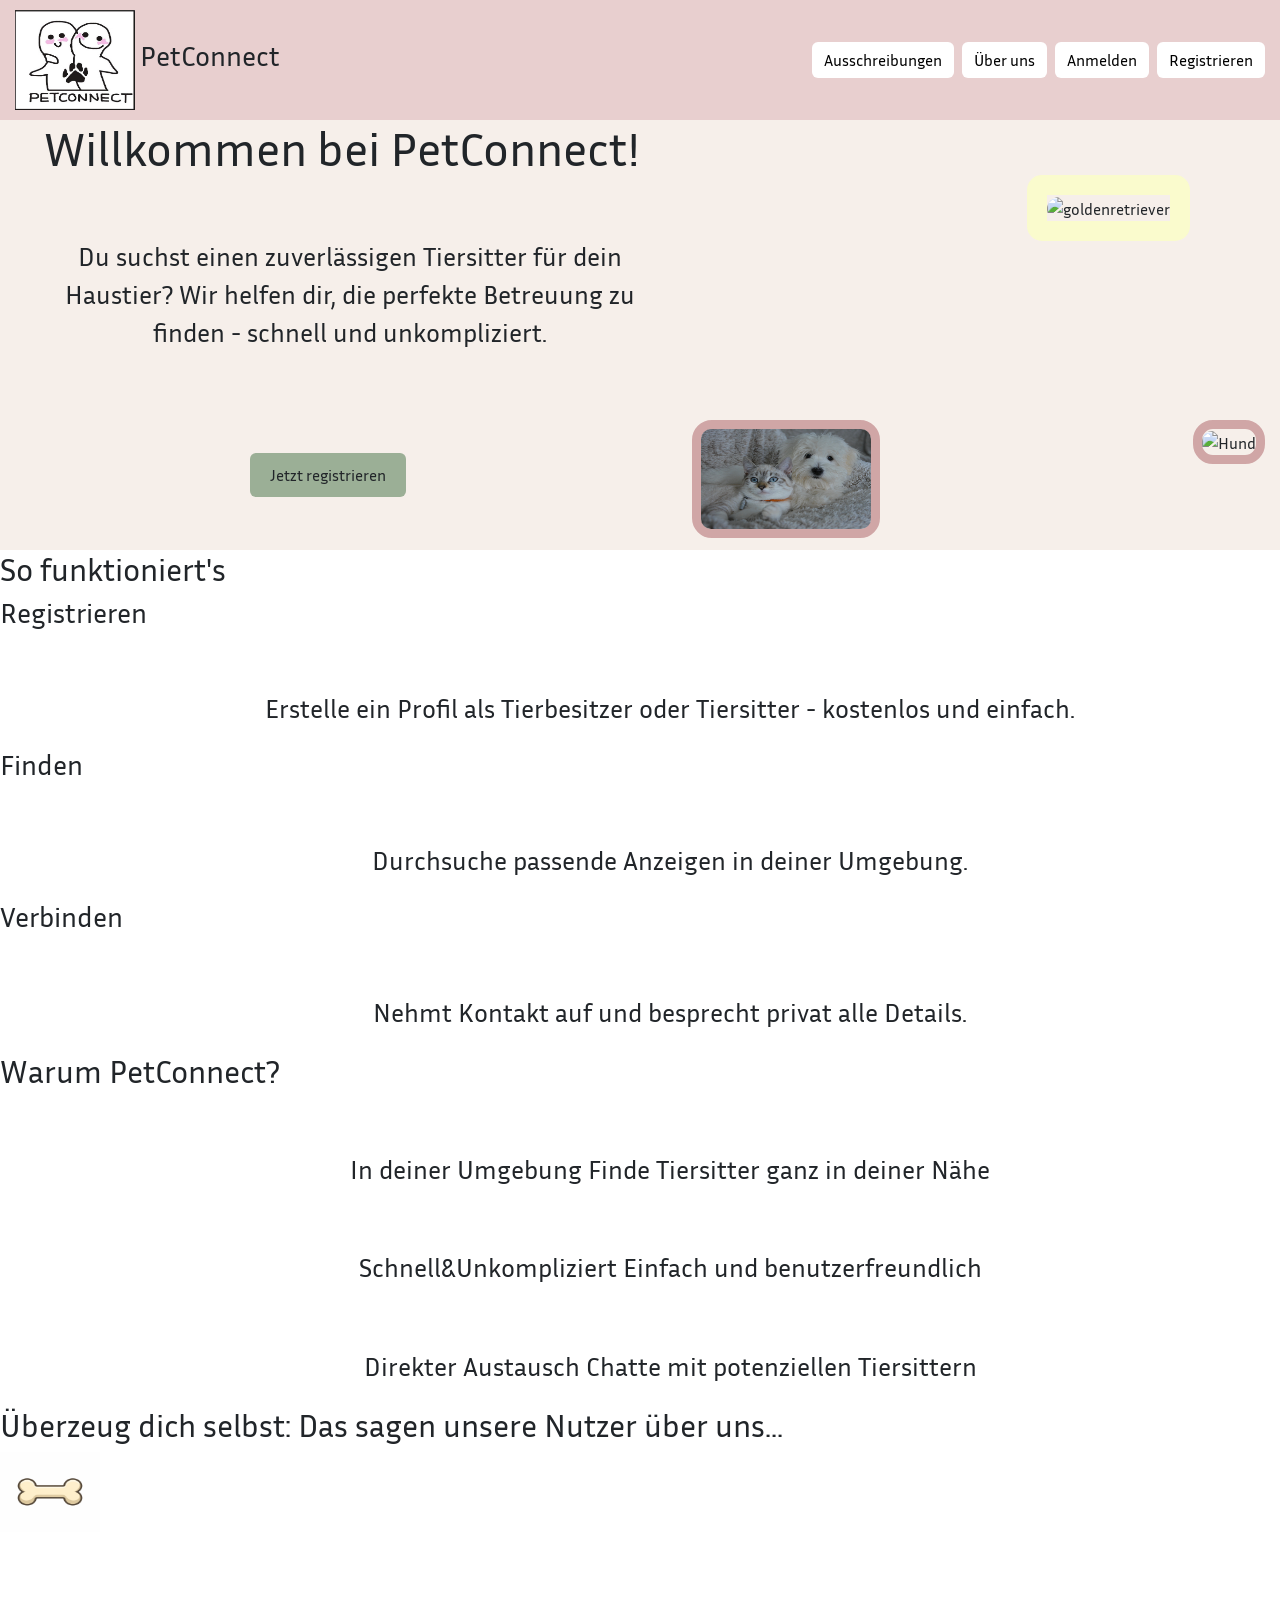
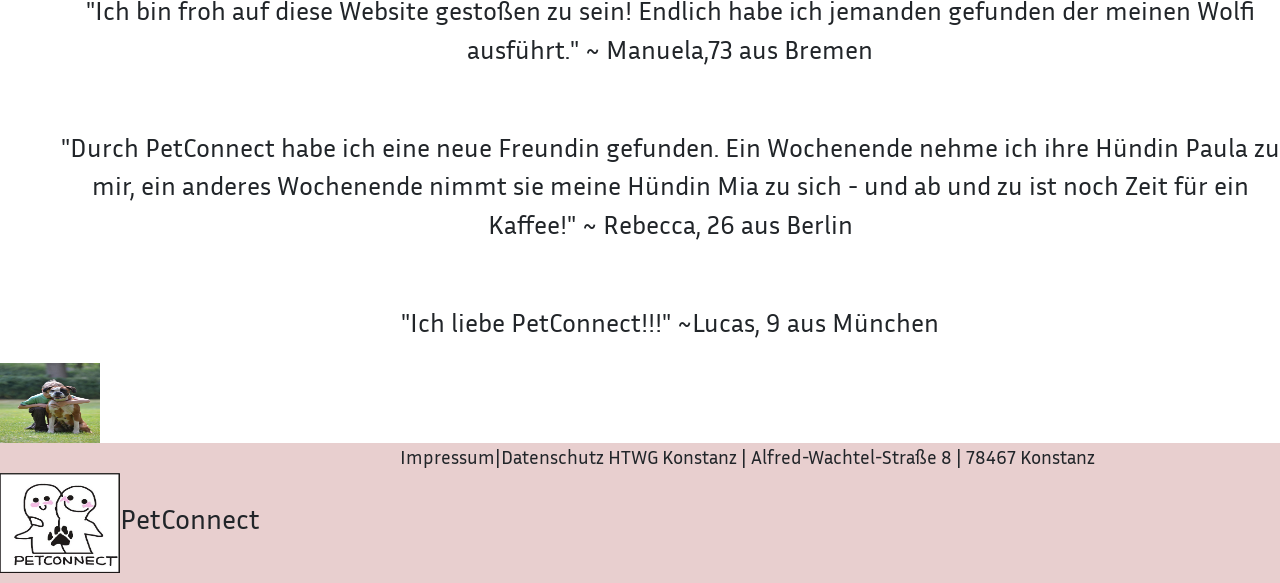
==== public/index.html @ b622537c "images korrektur" ====
<!DOCTYPE html>
<html lang="en">
<head>
    <meta charset="UTF-8">
    <meta name="viewport" content="width=device-width, initial-scale=1.0">
    <title>PetConnect</title>
    <link href="https://cdn.jsdelivr.net/npm/bootstrap@5.3.8/dist/css/bootstrap.min.css" rel="stylesheet" integrity="sha384-sRIl4kxILFvY47J16cr9ZwB07vP4J8+LH7qKQnuqkuIAvNWLzeN8tE5YBujZqJLB" crossorigin="anonymous">
    <link rel="stylesheet" href="PetConnect.css">
    <link href="https://fonts.googleapis.com/css2?family=Inria+Sans:wght@400&display=swap" rel="stylesheet"> 

</head>
<body>
    <header>
        <div class= "header-top">
            <div class="left"> 
            <img src="ImagesPetConnect/logo.jpg" width="120" height="100" alt="PetConnect Logo">
    <h3>PetConnect</h3>
    </div>
    <div class="right">
    <div class="d-grid gap-2 d-md-flex justify-content-md-end">
    <button class="btn my-btn" type="button">Ausschreibungen</button>
    <button class="btn my-btn" type="button">Über uns</button>
     <button class="btn my-btn" type="button">Anmelden</button>
      <button class="btn my-btn" type="button">Registrieren</button>
      </div>
    </div>
    </div>

    <div class="header-bottom">
        <div class="linkeSeite">
    <h1> Willkommen bei PetConnect!</h1>
    <p>Du suchst einen zuverlässigen Tiersitter für dein Haustier? Wir helfen dir, die perfekte Betreuung zu finden - schnell und unkompliziert.</p>
    
    <button class="btn my-btn2" type="button">Jetzt registrieren</button>
    </div>
    <div class="image1">
          <img src="ImagesPetConnect/goldenretriever.jpg"width="380" height="300" alt="goldenretriever" >
          </div>
          <div class="image2left">
        <img src="ImagesPetConnect/hundundkatze.jpg" width="170" height="100" alt="Hund und Katze">
        </div>
        <div class="image3right">
      <img src="ImagesPetConnect/hund-header.jpg" width="120" height="70" alt="Hund">
      </div>
     
    </div>
    </div>
    </header>


    <h2>So funktioniert's</h2> 
    <h3>Registrieren</h3>
    <p>Erstelle ein Profil als Tierbesitzer oder Tiersitter - kostenlos und einfach.</p>
    <h3>Finden</h3>
    <p>Durchsuche passende Anzeigen in deiner Umgebung.</p>
    <h3>Verbinden</h3>
    <p>Nehmt Kontakt auf und besprecht privat alle Details.</p>


    <h2> Warum PetConnect?</h2>
    <p>In deiner Umgebung Finde Tiersitter ganz in deiner Nähe</p>
    <p>Schnell&Unkompliziert Einfach und benutzerfreundlich</p>
    <p>Direkter Austausch Chatte mit potenziellen Tiersittern</p>

    <h2>Überzeug dich selbst: Das sagen unsere Nutzer über uns...</h2>
    <img src="ImagesPetConnect/knochen.png" width="100" height="80" alt="knochen">
    <p> "Ich bin froh auf diese Website gestoßen zu sein! Endlich habe ich jemanden gefunden der meinen Wolfi ausführt." ~ Manuela,73 aus Bremen</p>
    <p>"Durch PetConnect habe ich eine neue Freundin gefunden. Ein Wochenende nehme ich ihre Hündin Paula zu mir, ein anderes Wochenende nimmt sie meine Hündin Mia zu sich - und ab und zu ist noch Zeit für ein Kaffee!" ~ Rebecca, 26 aus Berlin</p>
    <p>"Ich liebe PetConnect!!!" ~Lucas, 9 aus München</p>
    <img src="ImagesPetConnect/jungemithund.jpg" width="100" height="80" alt="jungemithund">

    <footer>
        <div class="footerlogo">
         <img src="ImagesPetConnect/logo.jpg" width="120" height="100" alt="PetConnect Logo">
           <h3>PetConnect</h3>
           </div>
           <div class="Menüunten">
           <p1> Impressum|Datenschutz HTWG Konstanz | Alfred-Wachtel-Straße 8 | 78467 Konstanz</p1>
           </div>
    </footer>

</body>
</html>
---- public/PetConnect.css ----
/* BODY ALLGEMEIN */
body{
    font-family: 'Inria Sans', sans-serif;
}

/* TOP HEADER */ 

    .header-top{
       display:flex;
       gap: 15px;
       justify-content: space-between;
       align-items:center;
       background-color: #E8CFCF;
       padding: 10px 15px;
    }

       .left{
        display: flex;
        align-items: center;
        justify-content: flex-start;
        gap: 5px;
       }

       .right{
         display: flex;
        align-items: center;
        justify-content: flex-end;
        gap: 15px;

       }
       
    button.btn.my-btn{       /* funktioniert nicht, bekommt keine umrandung */
        background-color:white;
        color:black;
        border: 3px #D0A6A6;
    }
   
    /*BOTTOM HEADER*/

    .header-bottom{
        background-color: #F6EFEA;
        position: relative;
        min-height: 430px;
    
    }

    .linkeSeite{
        max-width: 50%;
    
    }

    h1 {
        font-size: 3rem;
        margin-bottom: 10px;  /*abstand zum element unten dran*/
        text-align:right;
        
        
    }

    p {
         font-size: 1.6rem;
         margin-bottom: 20px;
         margin-top: 60px;
         text-align: center;  /*horizontale ausrichtung innerhalb des Textbereichs*/
         margin-left:60px;

    }


    button.btn.my-btn2{
        padding: 10px 20px;
        background-color:#9BAF96; 
        border: none;
        cursor: pointer;
        margin-top: 80px;  /*nach unten verschieben*/
        margin-left: 250px;  /*nach rechts verschieben*/

    }


    .image1 img{
        border-radius:15px ;    /*ecken abrunden vom bild*/
    }

    .image1{
        
        position:absolute;  /*orientiert sich von der postion her am header
        z-index: 3;              /*tiefe des bildes-> ganz unten von allen drei*/
        border: 20px solid #FAFBCD;
        border-radius: 15px;  /*ecken abrunden*/
        top: 55px;   /*wie weit entfernt vom kopf der seite*/
        right: 90px;    /*wie weit entfernt von rechtem rand*/
        
}

    .image2left img{
        border-radius: 10px;
    }

    .image2left{
         position:absolute;
        z-index: 3;              
        border: 9px solid #D0A6A6;
        border-radius: 20px; 
        top: 300px;   
        right: 400px;  
    }
     .image3right img{
        border-radius: 10px;
     }

     .image3right{
          position:absolute;
        z-index: 3;              
        border: 9px solid #D0A6A6;
        border-radius: 20px; 
        top: 300px;   
        right: 15px;  

     }

     /*FOOTER*/

     footer{
        background-color: #E8CFCF;
         min-height: 140px;

     }
    
     .footerlogo{
        position: absolute;
      margin-top: 30px;
         display: flex;
        align-items: center;
       
     }

     p1{
       font-size: larger;
     }

     .Menüunten{     /*hab das p1 nicht nach unten verschoben bekommen*/
        margin-left: 400px;  
        
     }


     /*MITTELPART*/
     /* die ganzen p muss man wahrscheinlich p2,p3 usw nennen sonst ändern sich alle mit wenn man eines ändert (glaub ich)*/
     /*header teil sollte so passen, sieht aus wie im hifi --> außer das willkommen bei petcoonnect -> muss vllt weiter runter*/
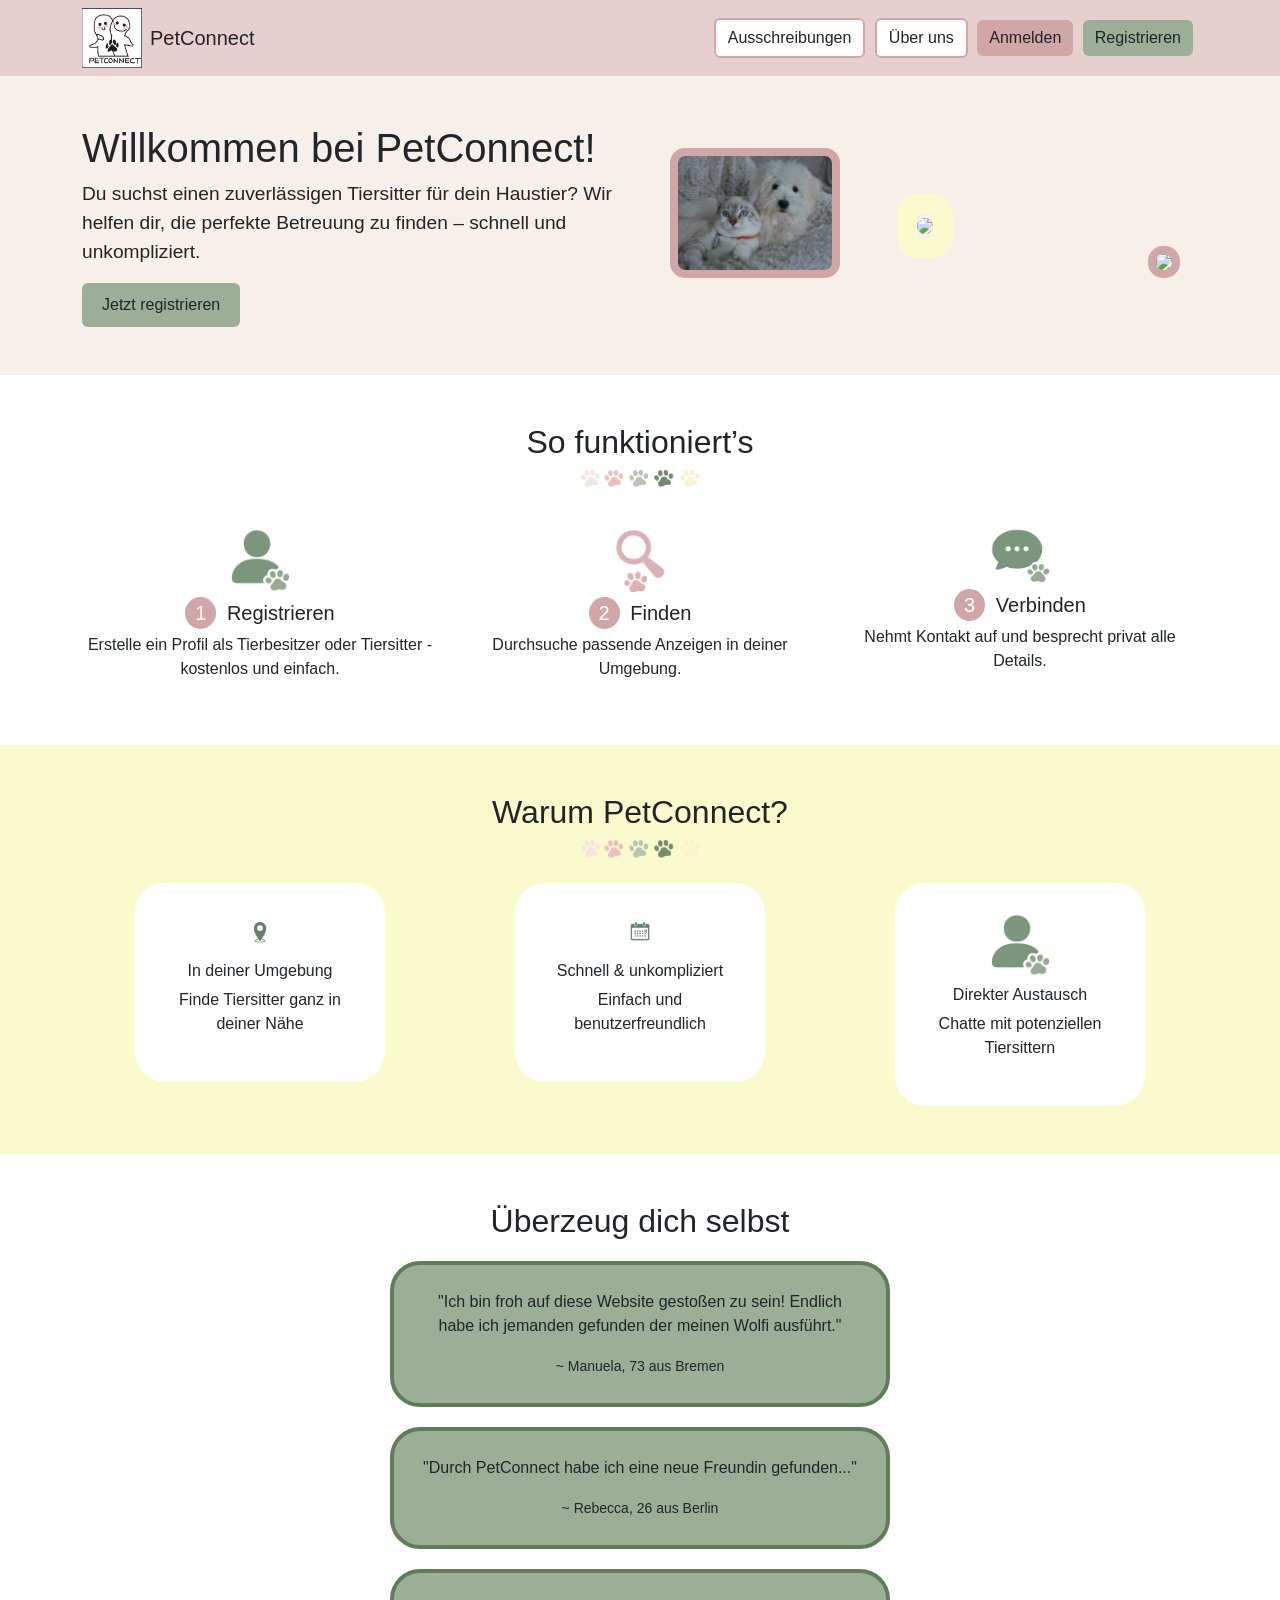
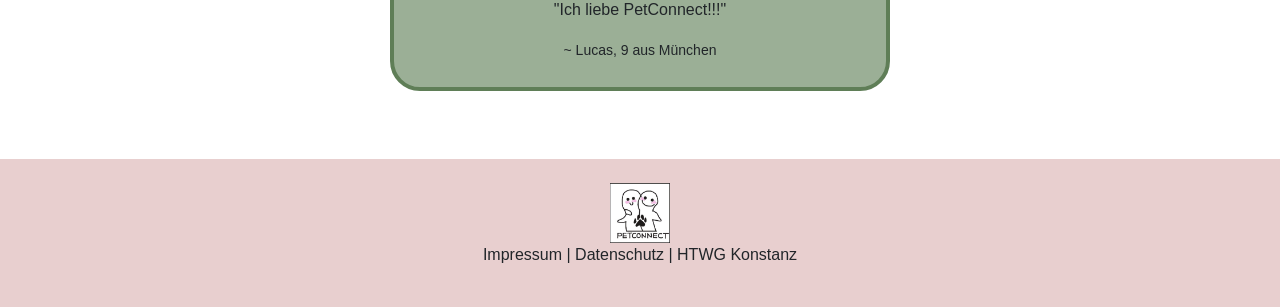
==== commit b18adc36: "Bootstrap Grid" ====
--- a/public/index.html
+++ b/public/index.html
@@ -1,83 +1,174 @@
 <!DOCTYPE html>
-<html lang="en">
+<html lang="de">
 <head>
     <meta charset="UTF-8">
     <meta name="viewport" content="width=device-width, initial-scale=1.0">
     <title>PetConnect</title>
-    <link href="https://cdn.jsdelivr.net/npm/bootstrap@5.3.8/dist/css/bootstrap.min.css" rel="stylesheet" integrity="sha384-sRIl4kxILFvY47J16cr9ZwB07vP4J8+LH7qKQnuqkuIAvNWLzeN8tE5YBujZqJLB" crossorigin="anonymous">
+
+    <link href="https://cdn.jsdelivr.net/npm/bootstrap@5.3.8/dist/css/bootstrap.min.css" rel="stylesheet">
     <link rel="stylesheet" href="PetConnect.css">
-    <link href="https://fonts.googleapis.com/css2?family=Inria+Sans:wght@400&display=swap" rel="stylesheet"> 
+</head>
 
-</head>
 <body>
-    <header>
-        <div class= "header-top">
-            <div class="left"> 
-            <img src="ImagesPetConnect/logo.jpg" width="120" height="100" alt="PetConnect Logo">
-    <h3>PetConnect</h3>
+
+<header class="header-top py-2">        <!--padding oben + unten (p = padding, y = vertical -->
+    <div class="container d-flex justify-content-between align-items-center">
+     <!--   container	            begrenzt Breite (zentriert Inhalt)
+            d-flex	                macht Flexbox
+            justify-content-between	verteilt links/rechts
+            align-items-center	    vertikal zentriert -->
+        <div class="d-flex align-items-center gap-2">       <!-- gap-2  Abstand zwischen Logo & Text-->
+            <img src="ImagesPetConnect/logo.jpg" width="60">
+            <h5 class="m-0">PetConnect</h5>     <!--m-0 :entfernt Margin (Abstand)-->
+        </div>
+
+        <div> <!--btn: Bootstrap Button Basis-->
+            <button class="btn btn1">Ausschreibungen</button>
+            <button class="btn btn1">Über uns</button>
+            <button class="btn my-btn-anmelden">Anmelden</button>
+            <button class="btn my-btn-registrieren">Registrieren</button>
+        </div>
+
     </div>
-    <div class="right">
-    <div class="d-grid gap-2 d-md-flex justify-content-md-end">
-    <button class="btn my-btn" type="button">Ausschreibungen</button>
-    <button class="btn my-btn" type="button">Über uns</button>
-     <button class="btn my-btn" type="button">Anmelden</button>
-      <button class="btn my-btn" type="button">Registrieren</button>
+</header>
+
+
+<section class="top py-5"> <!--py-5 = Bootstrap (viel Abstand oben/unten)-->
+  <div class="container">
+    <div class="row align-items-center"> <!--row → Zeile align-items-center → vertikal mittig-->
+
+      <!-- TEXT -->
+      <div class="col-lg-6 text-center text-lg-start"> 
+        <!--col-lg-6        auf Desktop: 50% Breite auf Mobile: 100%
+        text-center         Mobile
+        text-lg-start       Desktop links-->
+        <h1>Willkommen bei PetConnect!</h1>
+        <p>
+          Du suchst einen zuverlässigen Tiersitter für dein Haustier?
+          Wir helfen dir, die perfekte Betreuung zu finden –
+          schnell und unkompliziert.
+        </p>
+        <button class="btn btn2">Jetzt registrieren</button>
       </div>
+
+      
+      <div class="col-lg-6 position-relative text-center mt-4 mt-lg-0">
+
+        <div class="image-main">
+          <img src="ImagesPetConnect/goldenretriever.jpg" class="img-fluid"> <!--passt sich Bildschirm an wird nicht zu groß-->
+        </div>
+
+        <div class="image-small-left">
+          <img src="ImagesPetConnect/hundundkatze.jpg">
+        </div>
+
+        <div class="image-small-right">
+          <img src="ImagesPetConnect/hund-header.jpg">
+        </div>
+
+      </div>
+
     </div>
+  </div>
+</section>
+
+
+<section class="funktion py-5 text-center">
+  <div class="container">
+
+    <h2>So funktioniert’s</h2>
+    <img src="ImagesPetConnect/Colorful_paws.png" class="mb-3" width="120">
+
+    <div class="row mt-4">
+
+      <div class="col-md-4"> <!-- 4 von 12 Spalten-->
+        <img src="ImagesPetConnect/User_Icon_Green.png" class="icon mb-2">
+        <h5><span class="number">1</span> Registrieren</h5>
+        <p>Erstelle ein Profil als Tierbesitzer oder Tiersitter - kostenlos und einfach.</p>
+      </div>
+
+      <div class="col-md-4">
+        <img src="ImagesPetConnect/Lupe_Icon_Rosa.png" class="icon mb-2">
+        <h5><span class="number">2</span> Finden</h5>
+        <p>Durchsuche passende Anzeigen in deiner Umgebung.</p>
+      </div>
+
+      <div class="col-md-4">
+        <img src="ImagesPetConnect/Speechbubble_Icon_green.png" class="icon mb-2">
+        <h5><span class="number">3</span> Verbinden</h5>
+        <p>Nehmt Kontakt auf und besprecht privat alle Details.</p>
+      </div>
+
+    </div>
+  </div>
+</section>
+
+
+<section class="warum py-5 text-center">
+  <div class="container">
+
+    <h2>Warum PetConnect?</h2>
+    <img src="ImagesPetConnect/Colorful_paws.png" class="mb-4" width="120">
+
+    <div class="row">
+
+      <div class="col-md-4">
+        <div class="card-box">
+          <img src="ImagesPetConnect/Green_location_pin_icon.png" class="icon mb-2">
+          <h6>In deiner Umgebung</h6>
+          <p>Finde Tiersitter ganz in deiner Nähe</p>
+        </div>
+      </div>
+
+      <div class="col-md-4">
+        <div class="card-box">
+          <img src="ImagesPetConnect/calendar_icon.png" class="icon mb-2">
+          <h6>Schnell & unkompliziert</h6>
+          <p>Einfach und benutzerfreundlich</p>
+        </div>
+      </div>
+
+      <div class="col-md-4">
+        <div class="card-box">
+          <img src="ImagesPetConnect/User_Icon_Green.png" class="icon mb-2">
+          <h6>Direkter Austausch</h6>
+          <p>Chatte mit potenziellen Tiersittern</p>
+        </div>
+      </div>
+
+    </div>
+  </div>
+</section>
+
+
+<section class="bewertungen py-5 text-center">
+  <div class="container">
+
+    <h2>Überzeug dich selbst</h2>
+
+    <div class="review">
+      <p>"Ich bin froh auf diese Website gestoßen zu sein! Endlich habe ich jemanden gefunden der meinen Wolfi ausführt."</p>
+      <small>~ Manuela, 73 aus Bremen</small>
     </div>
 
-    <div class="header-bottom">
-        <div class="linkeSeite">
-    <h1> Willkommen bei PetConnect!</h1>
-    <p>Du suchst einen zuverlässigen Tiersitter für dein Haustier? Wir helfen dir, die perfekte Betreuung zu finden - schnell und unkompliziert.</p>
-    
-    <button class="btn my-btn2" type="button">Jetzt registrieren</button>
+    <div class="review">
+      <p>"Durch PetConnect habe ich eine neue Freundin gefunden..."</p>
+      <small>~ Rebecca, 26 aus Berlin</small>
     </div>
-    <div class="image1">
-          <img src="ImagesPetConnect/goldenretriever.jpg"width="380" height="300" alt="goldenretriever" >
-          </div>
-          <div class="image2left">
-        <img src="ImagesPetConnect/hundundkatze.jpg" width="170" height="100" alt="Hund und Katze">
-        </div>
-        <div class="image3right">
-      <img src="ImagesPetConnect/hund-header.jpg" width="120" height="70" alt="Hund">
-      </div>
-     
+
+    <div class="review">
+      <p>"Ich liebe PetConnect!!!"</p>
+      <small>~ Lucas, 9 aus München</small>
     </div>
-    </div>
-    </header>
+
+  </div>
+</section>
 
 
-    <h2>So funktioniert's</h2> 
-    <h3>Registrieren</h3>
-    <p>Erstelle ein Profil als Tierbesitzer oder Tiersitter - kostenlos und einfach.</p>
-    <h3>Finden</h3>
-    <p>Durchsuche passende Anzeigen in deiner Umgebung.</p>
-    <h3>Verbinden</h3>
-    <p>Nehmt Kontakt auf und besprecht privat alle Details.</p>
-
-
-    <h2> Warum PetConnect?</h2>
-    <p>In deiner Umgebung Finde Tiersitter ganz in deiner Nähe</p>
-    <p>Schnell&Unkompliziert Einfach und benutzerfreundlich</p>
-    <p>Direkter Austausch Chatte mit potenziellen Tiersittern</p>
-
-    <h2>Überzeug dich selbst: Das sagen unsere Nutzer über uns...</h2>
-    <img src="ImagesPetConnect/knochen.png" width="100" height="80" alt="knochen">
-    <p> "Ich bin froh auf diese Website gestoßen zu sein! Endlich habe ich jemanden gefunden der meinen Wolfi ausführt." ~ Manuela,73 aus Bremen</p>
-    <p>"Durch PetConnect habe ich eine neue Freundin gefunden. Ein Wochenende nehme ich ihre Hündin Paula zu mir, ein anderes Wochenende nimmt sie meine Hündin Mia zu sich - und ab und zu ist noch Zeit für ein Kaffee!" ~ Rebecca, 26 aus Berlin</p>
-    <p>"Ich liebe PetConnect!!!" ~Lucas, 9 aus München</p>
-    <img src="ImagesPetConnect/jungemithund.jpg" width="100" height="80" alt="jungemithund">
-
-    <footer>
-        <div class="footerlogo">
-         <img src="ImagesPetConnect/logo.jpg" width="120" height="100" alt="PetConnect Logo">
-           <h3>PetConnect</h3>
-           </div>
-           <div class="Menüunten">
-           <p1> Impressum|Datenschutz HTWG Konstanz | Alfred-Wachtel-Straße 8 | 78467 Konstanz</p1>
-           </div>
-    </footer>
+<footer class="footer py-4 text-center">
+    <img src="ImagesPetConnect/logo.jpg" width="60">
+    <p>Impressum | Datenschutz | HTWG Konstanz</p>
+</footer>
 
 </body>
-</html>
+</html>
--- a/public/PetConnect.css
+++ b/public/PetConnect.css
@@ -1,154 +1,158 @@
 /* BODY ALLGEMEIN */
-body{
+body {
     font-family: 'Inria Sans', sans-serif;
 }
 
-/* TOP HEADER */ 
+/* TOP HEADER */
 
-    .header-top{
-       display:flex;
-       gap: 15px;
-       justify-content: space-between;
-       align-items:center;
-       background-color: #E8CFCF;
-       padding: 10px 15px;
+.header-top {
+    background-color: #E8CFCF;
+}
+
+.btn1 {
+    border: 2px solid #D0A6A6;
+    background-color: white;
+    margin-right: 5px;
+}
+
+.my-btn-anmelden {
+    border: none;
+    background-color: #D0A6A6;
+    margin-right: 5px;
+}
+
+.my-btn-registrieren {
+    border: none;
+    background-color: #9BAF96;
+    margin-right: 5px;
+}
+
+
+.top {
+    background-color: #F6EFEA;
+}
+
+h1 {
+    font-size: 2.5rem;
+}
+
+.top p {
+    font-size: 1.2rem;
+}
+
+/* BUTTON */
+.btn2 {
+    background-color: #9BAF96;
+    border: none;
+    padding: 10px 20px;
+}
+
+/* BILDER */
+.image-main { /*Rahmen um Hauptbild*/
+    border: 20px solid #FAFBCD;
+    border-radius: 20px;
+    display: inline-block;
+}
+
+.image-main img { /*Hauptbild*/
+    border-radius: 15px;
+    width: 100%;
+    max-width: 380px;
+}
+
+.image-small-left,  /*Bild wird frei positioniert ignoriert normalen Layoutfluss/* 
+                    /*funktioniert nur, weil übergeordnetes Element position-relative hat*/
+.image-small-right {
+    position: absolute;
+}
+
+.image-small-left img,  /*kleines Bild links und rechts*/
+.image-small-right img {
+    border-radius: 15px;
+    border: 8px solid #D0A6A6;
+}
+
+/* DESKTOP ab 992px Breite*/
+@media (min-width: 992px) {
+    .image-small-left {
+        bottom: -20px;
+        left: 30px;
     }
 
-       .left{
-        display: flex;
-        align-items: center;
-        justify-content: flex-start;
-        gap: 5px;
-       }
-
-       .right{
-         display: flex;
-        align-items: center;
-        justify-content: flex-end;
-        gap: 15px;
-
-       }
-       
-    button.btn.my-btn{       /* funktioniert nicht, bekommt keine umrandung */
-        background-color:white;
-        color:black;
-        border: 3px #D0A6A6;
-    }
-   
-    /*BOTTOM HEADER*/
-
-    .header-bottom{
-        background-color: #F6EFEA;
-        position: relative;
-        min-height: 430px;
-    
+    .image-small-right {
+        bottom: -20px;
+        right: 30px;
     }
 
-    .linkeSeite{
-        max-width: 50%;
-    
+    .image-small-left img {
+        width: 170px;
     }
 
-    h1 {
-        font-size: 3rem;
-        margin-bottom: 10px;  /*abstand zum element unten dran*/
-        text-align:right;
-        
-        
+    .image-small-right img {
+        width: 120px;
+    }
+}
+
+/* MOBILE kleiner als 992px */
+@media (max-width: 991px) {
+    .image-small-left,
+    .image-small-right {
+        position: static;
+        display: inline-block;
+        margin: 10px;
     }
 
-    p {
-         font-size: 1.6rem;
-         margin-bottom: 20px;
-         margin-top: 60px;
-         text-align: center;  /*horizontale ausrichtung innerhalb des Textbereichs*/
-         margin-left:60px;
-
+    .image-small-left img,
+    .image-small-right img {
+        width: 120px;
     }
-
-
-    button.btn.my-btn2{
-        padding: 10px 20px;
-        background-color:#9BAF96; 
-        border: none;
-        cursor: pointer;
-        margin-top: 80px;  /*nach unten verschieben*/
-        margin-left: 250px;  /*nach rechts verschieben*/
-
-    }
-
-
-    .image1 img{
-        border-radius:15px ;    /*ecken abrunden vom bild*/
-    }
-
-    .image1{
-        
-        position:absolute;  /*orientiert sich von der postion her am header
-        z-index: 3;              /*tiefe des bildes-> ganz unten von allen drei*/
-        border: 20px solid #FAFBCD;
-        border-radius: 15px;  /*ecken abrunden*/
-        top: 55px;   /*wie weit entfernt vom kopf der seite*/
-        right: 90px;    /*wie weit entfernt von rechtem rand*/
-        
 }
 
-    .image2left img{
-        border-radius: 10px;
-    }
+/* FUNKTION */
+.funktion {
+    background-color: white;
+}
 
-    .image2left{
-         position:absolute;
-        z-index: 3;              
-        border: 9px solid #D0A6A6;
-        border-radius: 20px; 
-        top: 300px;   
-        right: 400px;  
-    }
-     .image3right img{
-        border-radius: 10px;
-     }
+.icon {
+    width: 60px;
+}
 
-     .image3right{
-          position:absolute;
-        z-index: 3;              
-        border: 9px solid #D0A6A6;
-        border-radius: 20px; 
-        top: 300px;   
-        right: 15px;  
+.number {
+    background-color: #D0A6A6;
+    color: white;
+    border-radius: 50%;
+    padding: 5px 10px;
+    margin-right: 5px;
+}
 
-     }
+/* WARUM */
+.warum {
+    background-color: #FAFBCD;
+}
 
-     /*FOOTER*/
+.card-box {
+    background: white;
+    padding: 30px;
+    border-radius: 30px;
+    max-width: 250px;
+    margin: auto;
+}
 
-     footer{
-        background-color: #E8CFCF;
-         min-height: 140px;
+/* BEWERTUNGEN */
+.bewertungen {
+    background-color: white;
+}
 
-     }
-    
-     .footerlogo{
-        position: absolute;
-      margin-top: 30px;
-         display: flex;
-        align-items: center;
-       
-     }
+.review {
+    background: #9BAF96;
+    padding: 25px;
+    border-radius: 30px;
+    margin: 20px auto;
+    max-width: 500px;
+    border: 4px solid #5F7E57;
+}
 
-     p1{
-       font-size: larger;
-     }
-
-     .Menüunten{     /*hab das p1 nicht nach unten verschoben bekommen*/
-        margin-left: 400px;  
-        
-     }
-
-
-     /*MITTELPART*/
-     /* die ganzen p muss man wahrscheinlich p2,p3 usw nennen sonst ändern sich alle mit wenn man eines ändert (glaub ich)*/
-     /*header teil sollte so passen, sieht aus wie im hifi --> außer das willkommen bei petcoonnect -> muss vllt weiter runter*/
-
-    
-
-
+/* FOOTER */
+.footer {
+    background-color: #E8CFCF;
+}
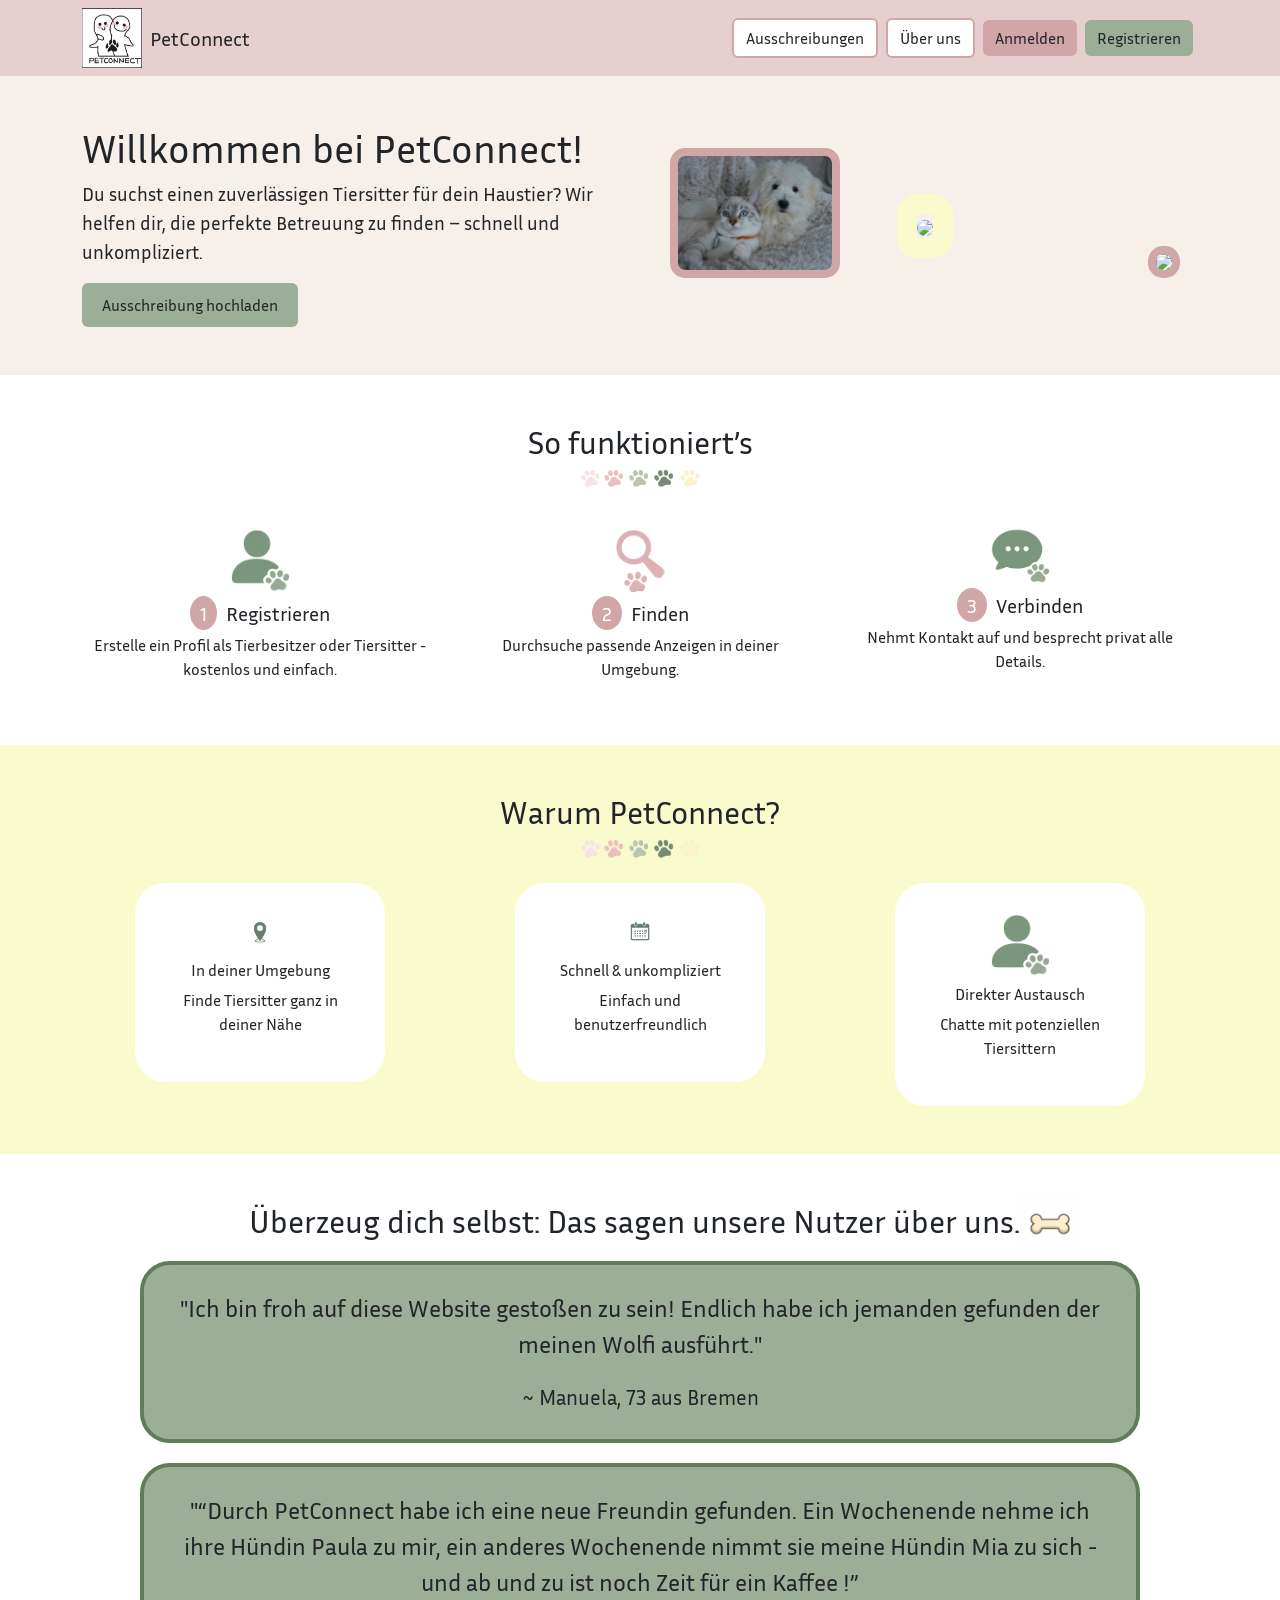
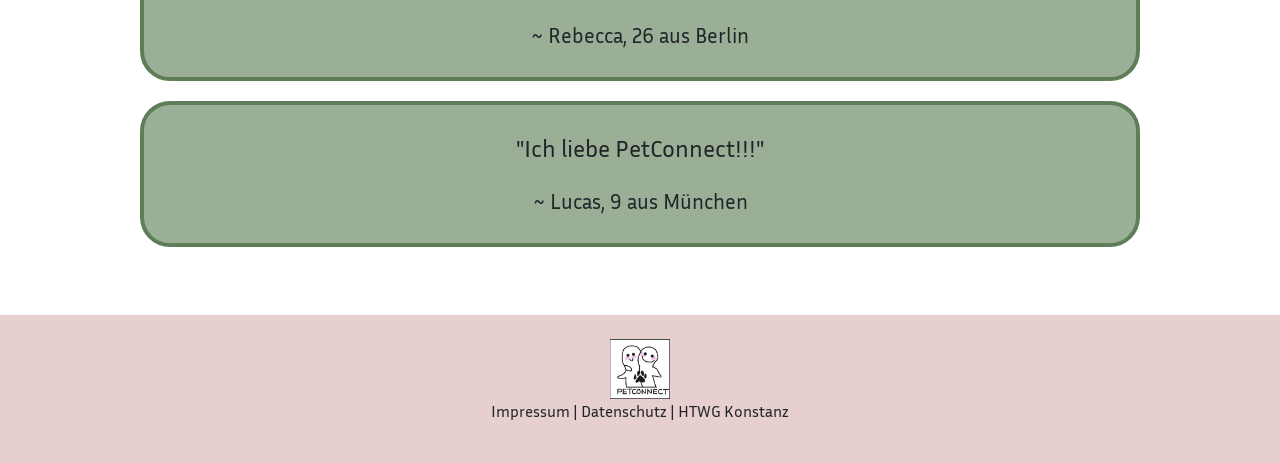
==== commit c0ed51ab: "ergänzt" ====
--- a/public/index.html
+++ b/public/index.html
@@ -7,6 +7,7 @@
 
     <link href="https://cdn.jsdelivr.net/npm/bootstrap@5.3.8/dist/css/bootstrap.min.css" rel="stylesheet">
     <link rel="stylesheet" href="PetConnect.css">
+   <link href="https://fonts.googleapis.com/css2?family=Inria+Sans&display=swap" rel="stylesheet">
 </head>
 
 <body>
@@ -48,7 +49,7 @@
           Wir helfen dir, die perfekte Betreuung zu finden –
           schnell und unkompliziert.
         </p>
-        <button class="btn btn2">Jetzt registrieren</button>
+        <button class="btn btn2">Ausschreibung hochladen</button>
       </div>
 
       
@@ -130,7 +131,7 @@
 
       <div class="col-md-4">
         <div class="card-box">
-          <img src="ImagesPetConnect/User_Icon_Green.png" class="icon mb-2">
+          <img src="ImagesPetConnect/User_Icon_Green.png" class="icon mb-2" width="10">
           <h6>Direkter Austausch</h6>
           <p>Chatte mit potenziellen Tiersittern</p>
         </div>
@@ -144,7 +145,10 @@
 <section class="bewertungen py-5 text-center">
   <div class="container">
 
-    <h2>Überzeug dich selbst</h2>
+    <h2>Überzeug dich selbst: Das sagen unsere Nutzer über uns...</h2>
+    <div class="knochenbild">
+    <img src="ImagesPetConnect/knochen.png" alt="Hundeknochen" width="60">
+    </div>
 
     <div class="review">
       <p>"Ich bin froh auf diese Website gestoßen zu sein! Endlich habe ich jemanden gefunden der meinen Wolfi ausführt."</p>
@@ -152,7 +156,9 @@
     </div>
 
     <div class="review">
-      <p>"Durch PetConnect habe ich eine neue Freundin gefunden..."</p>
+      <p>"“Durch PetConnect habe ich eine neue Freundin gefunden. 
+        Ein Wochenende nehme ich ihre Hündin Paula zu mir, ein anderes Wochenende nimmt sie meine Hündin Mia zu sich 
+        - und ab und zu ist noch Zeit für ein Kaffee !”</p>
       <small>~ Rebecca, 26 aus Berlin</small>
     </div>
 
--- a/public/PetConnect.css
+++ b/public/PetConnect.css
@@ -144,13 +144,41 @@
 }
 
 .review {
+    font-size:x-large;
     background: #9BAF96;
     padding: 25px;
     border-radius: 30px;
     margin: 20px auto;
-    max-width: 500px;
+    max-width: 1000px;
     border: 4px solid #5F7E57;
 }
+
+.knochenbild {
+    width: 20px;
+    position:absolute;
+    right:0;
+    left: 1040px;;
+    height: auto; 
+    margin-top: -55px;
+    display: flex; 
+    justify-content: center;
+    
+}
+
+/* MOBILE kleiner als 992px */
+@media (max-width: 991px) { /* Auf mobilen Geräten */
+.knochenbild {
+        margin-top: 10px;
+        margin-bottom: 10px; /* Etwas Abstand unter dem Bild */
+        display: block;
+        width: 60px; /* Optional: Bildgröße anpassen */
+        margin-left: auto;
+        margin-right: auto;
+        position: static;
+        display: inline-block;
+    }
+}
+
 
 /* FOOTER */
 .footer {
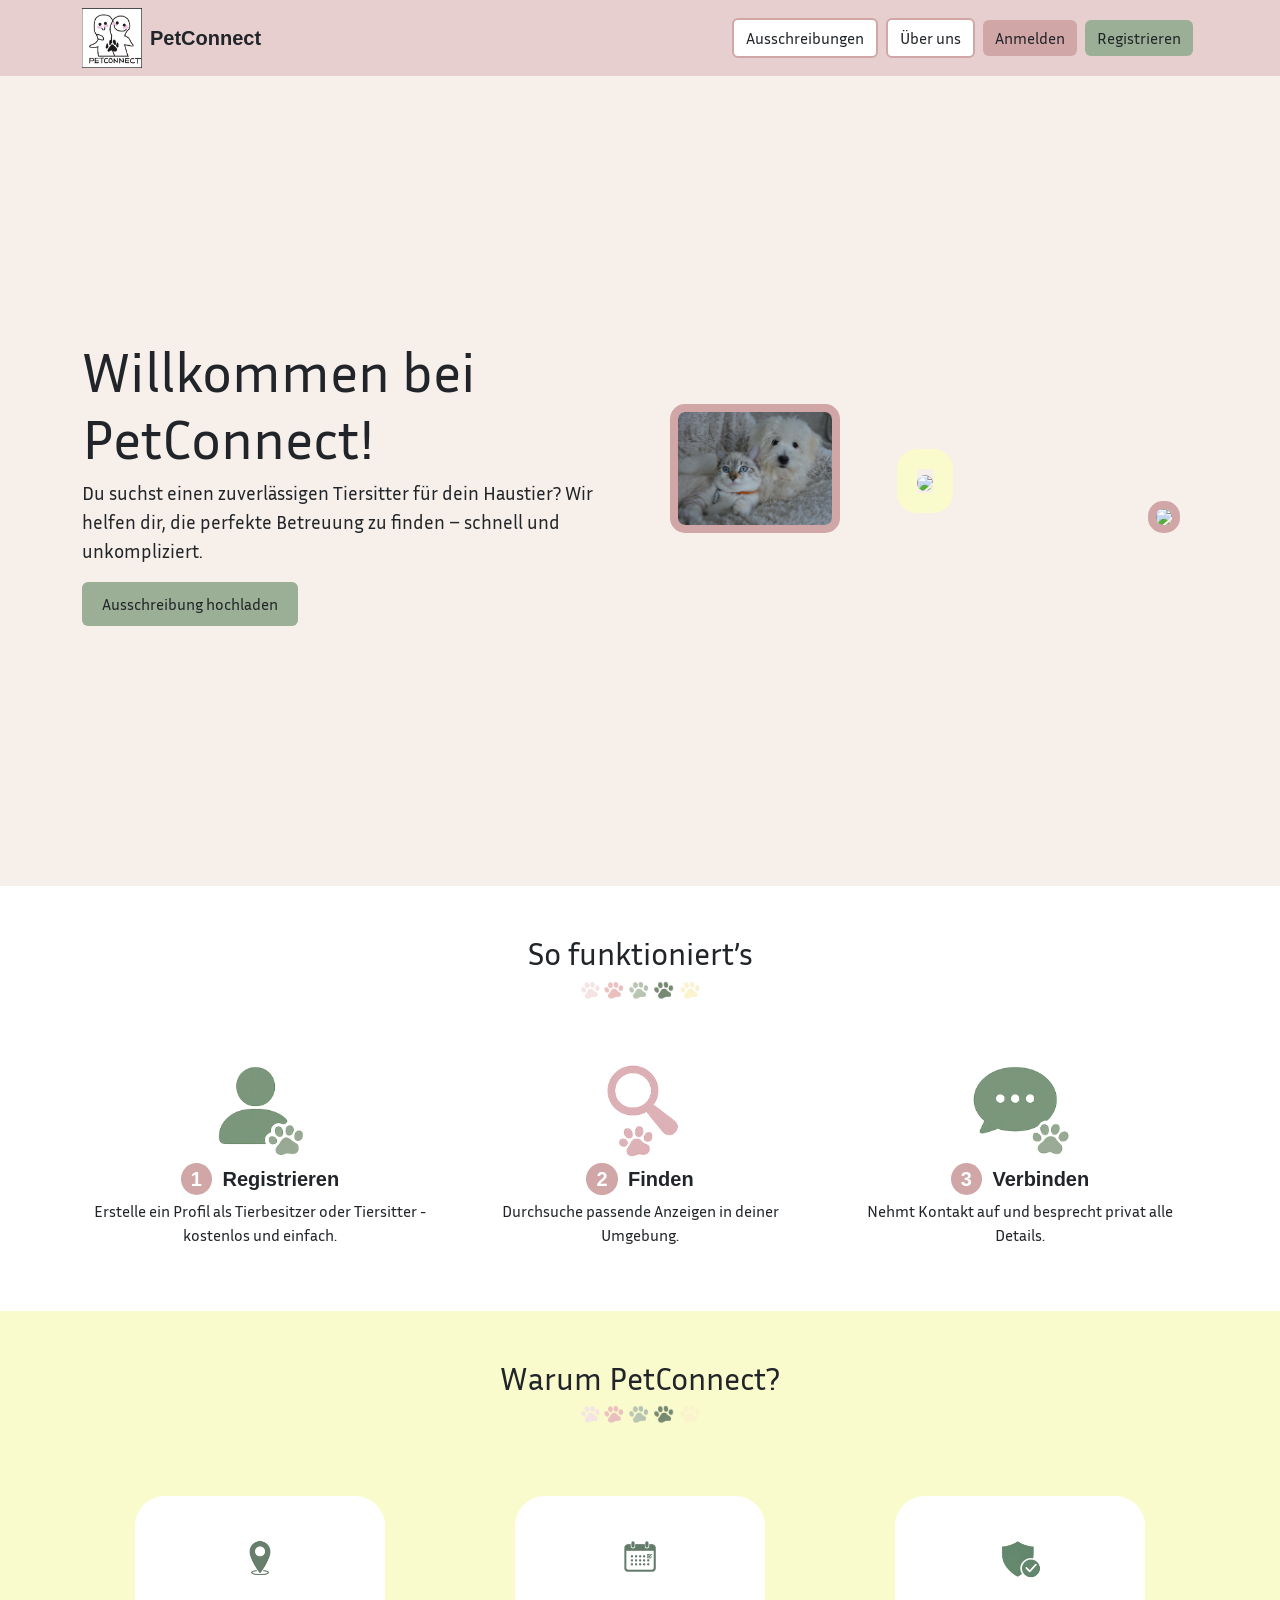
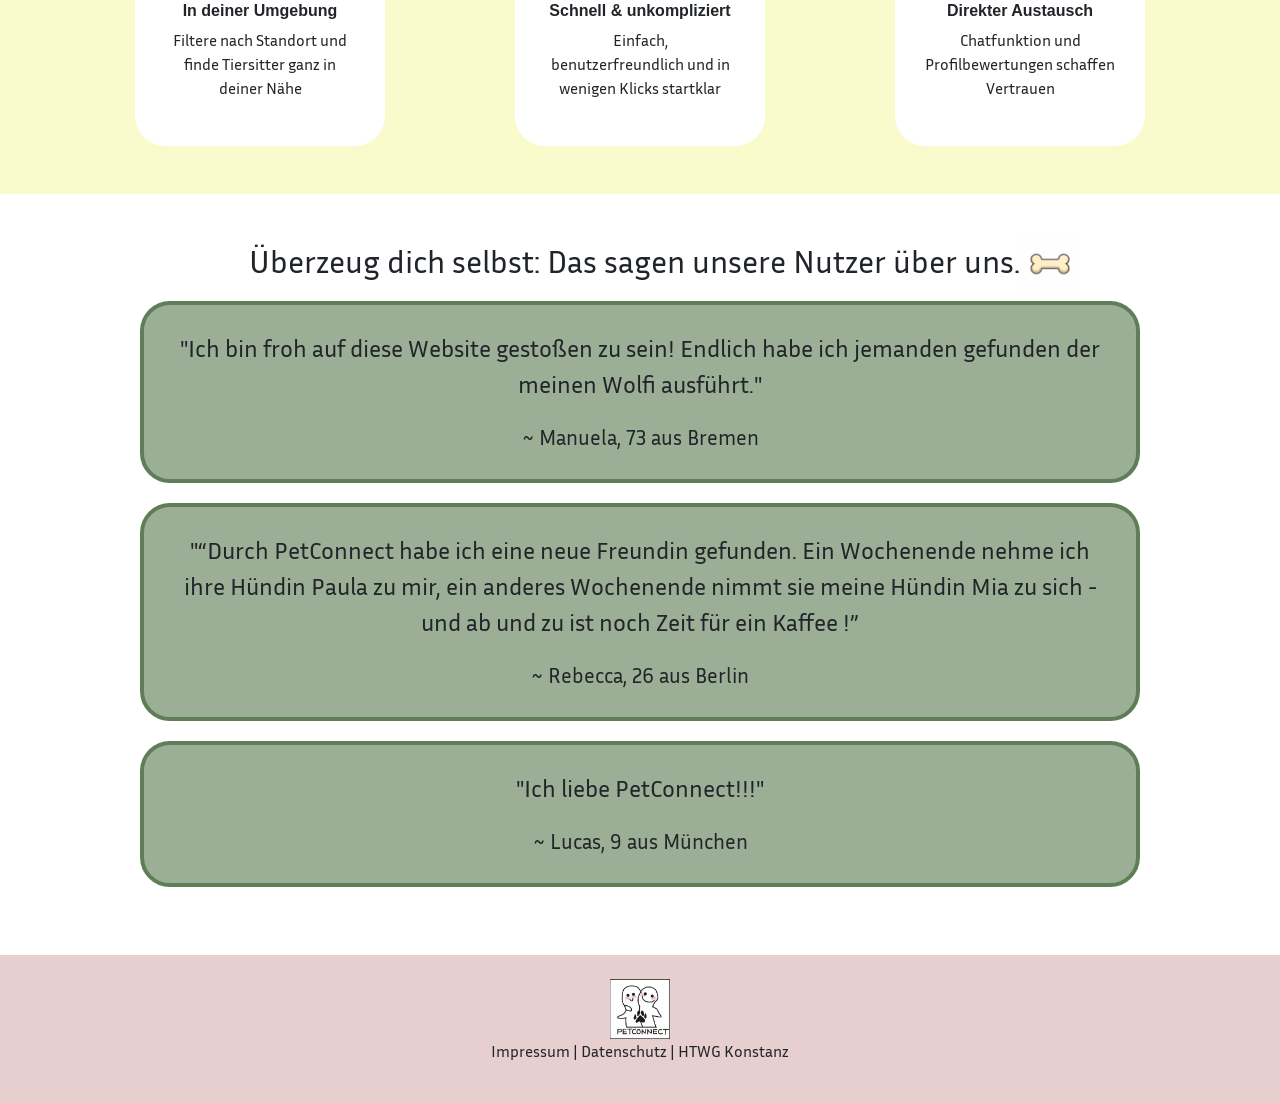
==== commit 522031dd: "Aenderung WarumPetConnect" ====
--- a/public/index.html
+++ b/public/index.html
@@ -80,7 +80,7 @@
     <h2>So funktioniert’s</h2>
     <img src="ImagesPetConnect/Colorful_paws.png" class="mb-3" width="120">
 
-    <div class="row mt-4">
+    <div class="row mt-4 g-4">
 
       <div class="col-md-4"> <!-- 4 von 12 Spalten-->
         <img src="ImagesPetConnect/User_Icon_Green.png" class="icon mb-2">
@@ -111,13 +111,13 @@
     <h2>Warum PetConnect?</h2>
     <img src="ImagesPetConnect/Colorful_paws.png" class="mb-4" width="120">
 
-    <div class="row">
+    <div class="row mt-4 g-4"> <!--g-4 = Abstand zwischen Spalten-->
 
       <div class="col-md-4">
         <div class="card-box">
           <img src="ImagesPetConnect/Green_location_pin_icon.png" class="icon mb-2">
           <h6>In deiner Umgebung</h6>
-          <p>Finde Tiersitter ganz in deiner Nähe</p>
+          <p>Filtere nach Standort und finde Tiersitter ganz in deiner Nähe</p>
         </div>
       </div>
 
@@ -125,15 +125,15 @@
         <div class="card-box">
           <img src="ImagesPetConnect/calendar_icon.png" class="icon mb-2">
           <h6>Schnell & unkompliziert</h6>
-          <p>Einfach und benutzerfreundlich</p>
+          <p>Einfach, benutzerfreundlich und in wenigen Klicks startklar</p>
         </div>
       </div>
 
       <div class="col-md-4">
         <div class="card-box">
-          <img src="ImagesPetConnect/User_Icon_Green.png" class="icon mb-2" width="10">
+          <img src="ImagesPetConnect/shield_icon.png" class="icon mb-2">
           <h6>Direkter Austausch</h6>
-          <p>Chatte mit potenziellen Tiersittern</p>
+          <p>Chatfunktion und Profilbewertungen schaffen Vertrauen</p>
         </div>
       </div>
 
--- a/public/PetConnect.css
+++ b/public/PetConnect.css
@@ -30,10 +30,21 @@
 
 .top {
     background-color: #F6EFEA;
+     min-height: 90vh;
+     align-items: center;
+     display: flex;
 }
 
 h1 {
-    font-size: 2.5rem;
+    font-size: 3.5rem;
+}
+
+h6{
+    font-weight: bold;
+}
+
+h5{
+    font-weight: bold;
 }
 
 .top p {
@@ -114,7 +125,7 @@
 }
 
 .icon {
-    width: 60px;
+    width: 100px;
 }
 
 .number {
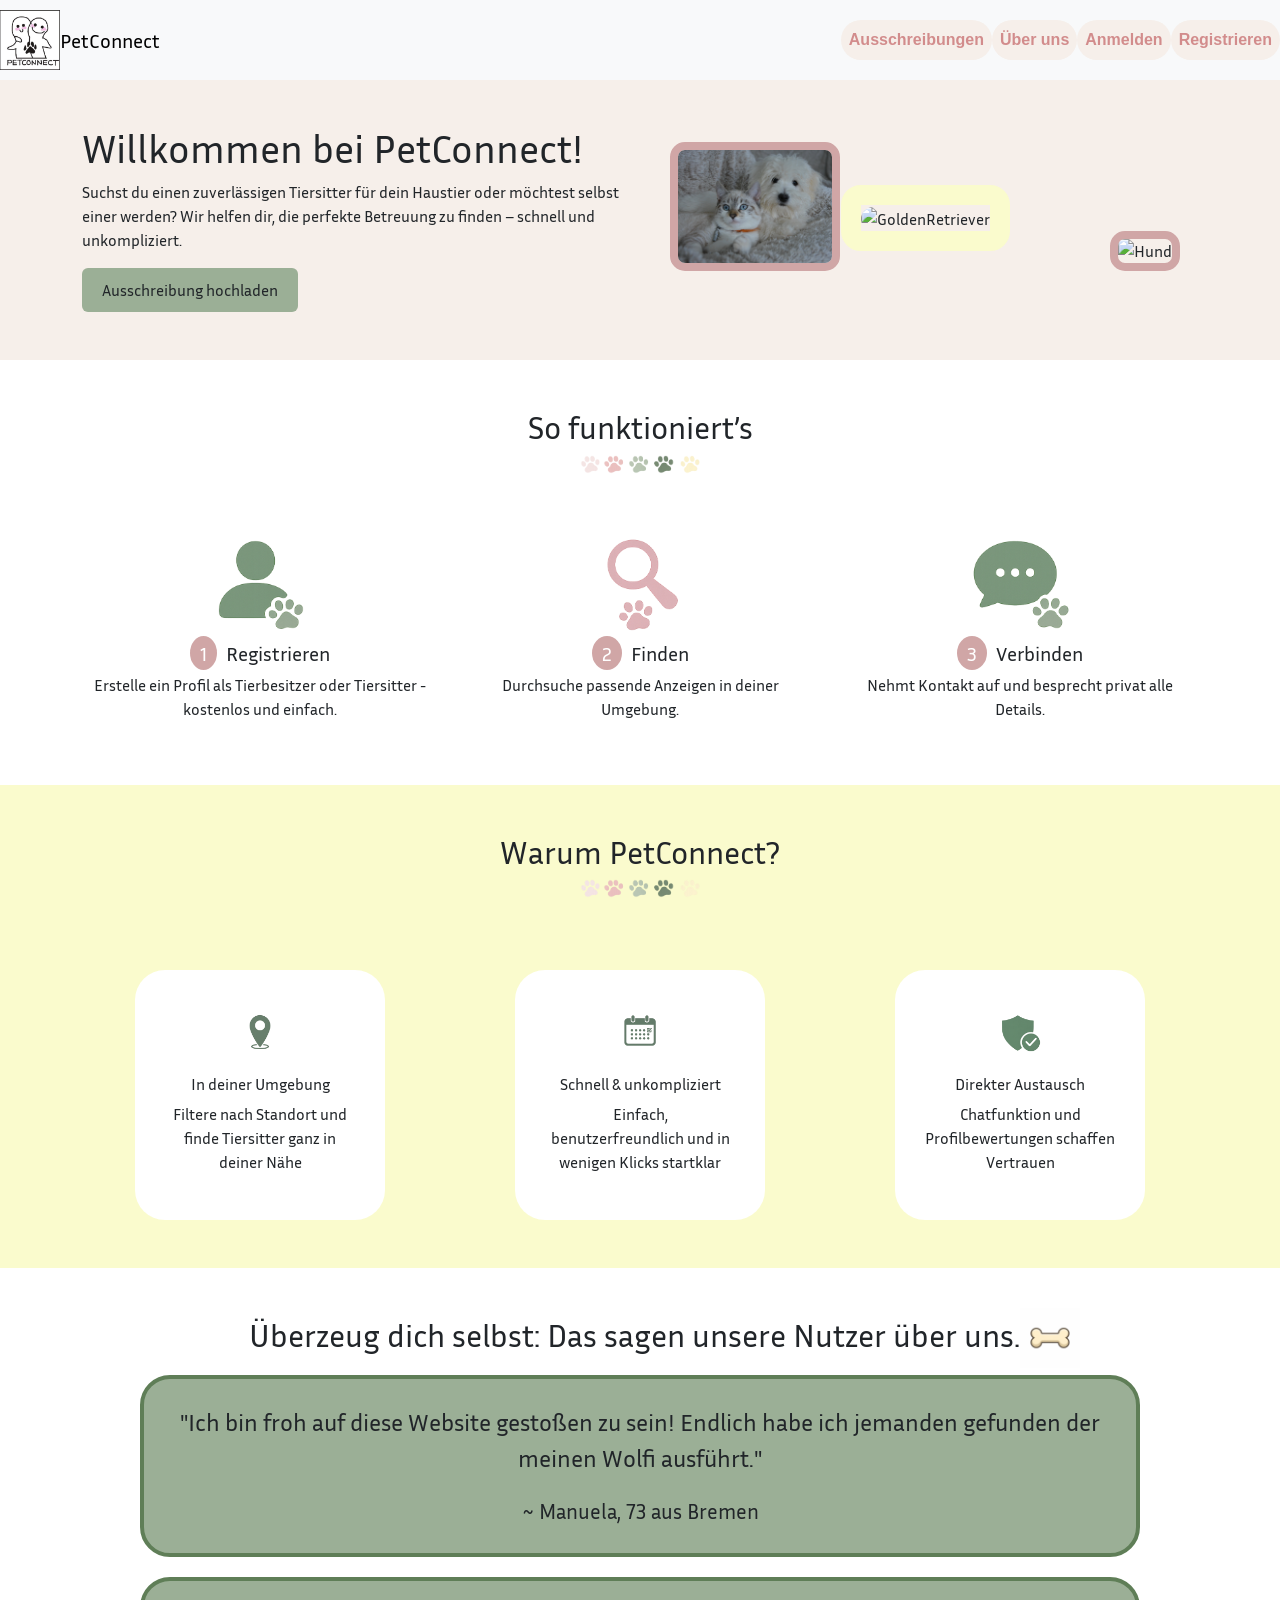
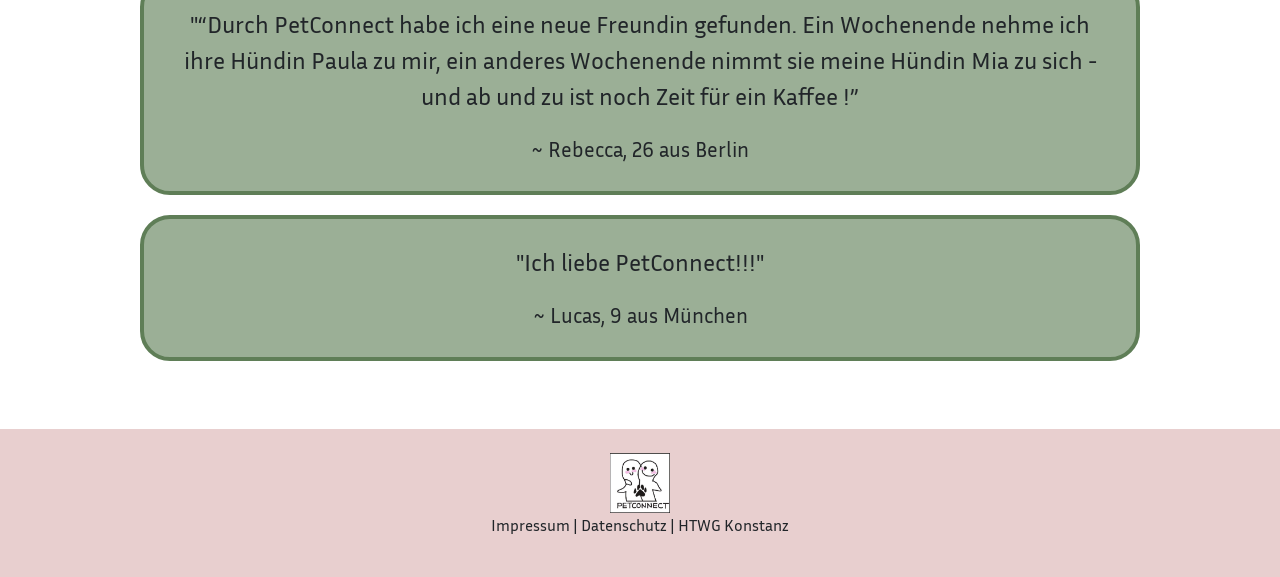
==== commit aa8bb725: "angepasst mit burger" ====
--- a/public/index.html
+++ b/public/index.html
@@ -12,6 +12,44 @@
 
 <body>
 
+<!-- NAVBAR START -->
+    <nav class="navbar navbar-expand-lg bg-body-tertiary fixed-top">
+      <img src="ImagesPetConnect/logo.jpg" width="60" alt="PetConnectLogo"> 
+        <a class="navbar-brand" href="#">PetConnect</a>
+       
+        <button class="navbar-toggler" type="button" data-bs-toggle="offcanvas" data-bs-target="#navbarOffcanvasLg" aria-controls="navbarOffcanvasLg" aria-label="Toggle navigation">
+            <span class="navbar-toggler-icon"></span>
+        </button>
+
+        <div class="offcanvas offcanvas-end" tabindex="-1" id="navbarOffcanvasLg" aria-labelledby="navbarOffcanvasLgLabel">
+            <div class="offcanvas-header">
+                <h5 id="navbarOffcanvasLgLabel">Navigation</h5>
+                <button type="button" class="btn-close" data-bs-dismiss="offcanvas" aria-label="Close"></button>
+            </div>
+
+
+            <ul class="navbar-nav ms-auto"> <!-- ms-auto hier fügt die "Right-Aligment" hinzu -->
+                <li class="nav-item">
+                    <a class="nav-link" href="#">Ausschreibungen</a>
+                </li>
+                <li class="nav-item">
+                    <a class="nav-link" href="#">Über uns</a>
+                </li>
+                <li class="nav-item">
+                    <a class="nav-link" href="#">Anmelden</a>
+                </li>
+                <li class="nav-item">
+                    <a class="nav-link" href="#">Registrieren</a>
+                </li>
+            </ul>
+        </div>
+    </div>
+</nav>
+          
+    <!-- NAVBAR END -->
+    
+
+  <div class="top" >
 <header class="header-top py-2">        <!--padding oben + unten (p = padding, y = vertical -->
     <div class="container d-flex justify-content-between align-items-center">
      <!--   container	            begrenzt Breite (zentriert Inhalt)
@@ -19,15 +57,11 @@
             justify-content-between	verteilt links/rechts
             align-items-center	    vertikal zentriert -->
         <div class="d-flex align-items-center gap-2">       <!-- gap-2  Abstand zwischen Logo & Text-->
-            <img src="ImagesPetConnect/logo.jpg" width="60">
+            <img src="ImagesPetConnect/logo.jpg" width="60" alt="PetConnectLogo">
             <h5 class="m-0">PetConnect</h5>     <!--m-0 :entfernt Margin (Abstand)-->
         </div>
 
-        <div> <!--btn: Bootstrap Button Basis-->
-            <button class="btn btn1">Ausschreibungen</button>
-            <button class="btn btn1">Über uns</button>
-            <button class="btn my-btn-anmelden">Anmelden</button>
-            <button class="btn my-btn-registrieren">Registrieren</button>
+        </div> 
         </div>
 
     </div>
@@ -45,7 +79,7 @@
         text-lg-start       Desktop links-->
         <h1>Willkommen bei PetConnect!</h1>
         <p>
-          Du suchst einen zuverlässigen Tiersitter für dein Haustier?
+          Suchst du einen zuverlässigen Tiersitter für dein Haustier oder möchtest selbst einer werden?
           Wir helfen dir, die perfekte Betreuung zu finden –
           schnell und unkompliziert.
         </p>
@@ -56,15 +90,15 @@
       <div class="col-lg-6 position-relative text-center mt-4 mt-lg-0">
 
         <div class="image-main">
-          <img src="ImagesPetConnect/goldenretriever.jpg" class="img-fluid"> <!--passt sich Bildschirm an wird nicht zu groß-->
+          <img src="ImagesPetConnect/goldenretriever.jpg" class="img-fluid" alt="GoldenRetriever"> <!--passt sich Bildschirm an wird nicht zu groß-->
         </div>
 
         <div class="image-small-left">
-          <img src="ImagesPetConnect/hundundkatze.jpg">
+          <img src="ImagesPetConnect/hundundkatze.jpg" alt="HundUndKatze">
         </div>
 
         <div class="image-small-right">
-          <img src="ImagesPetConnect/hund-header.jpg">
+          <img src="ImagesPetConnect/hund-header.jpg" alt="Hund">
         </div>
 
       </div>
@@ -78,24 +112,24 @@
   <div class="container">
 
     <h2>So funktioniert’s</h2>
-    <img src="ImagesPetConnect/Colorful_paws.png" class="mb-3" width="120">
+    <img src="ImagesPetConnect/Colorful_paws.png" class="mb-3" width="120" alt="FarbigePfotenabdrücke">
 
     <div class="row mt-4 g-4">
 
       <div class="col-md-4"> <!-- 4 von 12 Spalten-->
-        <img src="ImagesPetConnect/User_Icon_Green.png" class="icon mb-2">
+        <img src="ImagesPetConnect/User_Icon_Green.png" class="icon mb-2" alt="UserIcon">
         <h5><span class="number">1</span> Registrieren</h5>
         <p>Erstelle ein Profil als Tierbesitzer oder Tiersitter - kostenlos und einfach.</p>
       </div>
 
       <div class="col-md-4">
-        <img src="ImagesPetConnect/Lupe_Icon_Rosa.png" class="icon mb-2">
+        <img src="ImagesPetConnect/Lupe_Icon_Rosa.png" class="icon mb-2" alt="LupeIcon">
         <h5><span class="number">2</span> Finden</h5>
         <p>Durchsuche passende Anzeigen in deiner Umgebung.</p>
       </div>
 
       <div class="col-md-4">
-        <img src="ImagesPetConnect/Speechbubble_Icon_green.png" class="icon mb-2">
+        <img src="ImagesPetConnect/Speechbubble_Icon_green.png" class="icon mb-2" alt="SprechblaseIcon">
         <h5><span class="number">3</span> Verbinden</h5>
         <p>Nehmt Kontakt auf und besprecht privat alle Details.</p>
       </div>
@@ -109,13 +143,13 @@
   <div class="container">
 
     <h2>Warum PetConnect?</h2>
-    <img src="ImagesPetConnect/Colorful_paws.png" class="mb-4" width="120">
+    <img src="ImagesPetConnect/Colorful_paws.png" class="mb-4" width="120" alt="FarbigePfotenabdrücke">
 
     <div class="row mt-4 g-4"> <!--g-4 = Abstand zwischen Spalten-->
 
       <div class="col-md-4">
         <div class="card-box">
-          <img src="ImagesPetConnect/Green_location_pin_icon.png" class="icon mb-2">
+          <img src="ImagesPetConnect/Green_location_pin_icon.png" class="icon mb-2" alt="LocationIcon">
           <h6>In deiner Umgebung</h6>
           <p>Filtere nach Standort und finde Tiersitter ganz in deiner Nähe</p>
         </div>
@@ -123,7 +157,7 @@
 
       <div class="col-md-4">
         <div class="card-box">
-          <img src="ImagesPetConnect/calendar_icon.png" class="icon mb-2">
+          <img src="ImagesPetConnect/calendar_icon.png" class="icon mb-2" alt="KalenderIcon">
           <h6>Schnell & unkompliziert</h6>
           <p>Einfach, benutzerfreundlich und in wenigen Klicks startklar</p>
         </div>
@@ -131,7 +165,7 @@
 
       <div class="col-md-4">
         <div class="card-box">
-          <img src="ImagesPetConnect/shield_icon.png" class="icon mb-2">
+          <img src="ImagesPetConnect/shield_icon.png" class="icon mb-2" alt="ShieldIcon">
           <h6>Direkter Austausch</h6>
           <p>Chatfunktion und Profilbewertungen schaffen Vertrauen</p>
         </div>
@@ -147,7 +181,7 @@
 
     <h2>Überzeug dich selbst: Das sagen unsere Nutzer über uns...</h2>
     <div class="knochenbild">
-    <img src="ImagesPetConnect/knochen.png" alt="Hundeknochen" width="60">
+    <img src="ImagesPetConnect/knochen.png" alt="Hundeknochen" width="60" alt="Hundeknochen">
     </div>
 
     <div class="review">
@@ -172,9 +206,13 @@
 
 
 <footer class="footer py-4 text-center">
-    <img src="ImagesPetConnect/logo.jpg" width="60">
+    <img src="ImagesPetConnect/logo.jpg" width="60" alt="PetConnectLogo">
     <p>Impressum | Datenschutz | HTWG Konstanz</p>
 </footer>
 
+
+
+ <!-- Bootstrap JavaScript für das Offcanvas Menü -->
+    <script src="https://cdn.jsdelivr.net/npm/bootstrap@5.3.8/dist/js/bootstrap.bundle.min.js"></script>
 </body>
 </html>
--- a/public/PetConnect.css
+++ b/public/PetConnect.css
@@ -3,60 +3,72 @@
     font-family: 'Inria Sans', sans-serif;
 }
 
-/* TOP HEADER */
-
+/*TOP HEADER
 .header-top {
-    background-color: #E8CFCF;
-}
-
-.btn1 {
-    border: 2px solid #D0A6A6;
-    background-color: white;
-    margin-right: 5px;
-}
-
-.my-btn-anmelden {
-    border: none;
-    background-color: #D0A6A6;
-    margin-right: 5px;
-}
-
-.my-btn-registrieren {
-    border: none;
-    background-color: #9BAF96;
-    margin-right: 5px;
-}
-
+    background-color: #E8CFCF;   ist unter navbar also kann weg
+} */
 
 .top {
     background-color: #F6EFEA;
-     min-height: 90vh;
-     align-items: center;
-     display: flex;
-}
-
-h1 {
-    font-size: 3.5rem;
-}
-
-h6{
-    font-weight: bold;
-}
-
-h5{
-    font-weight: bold;
-}
-
-.top p {
-    font-size: 1.2rem;
-}
-
-/* BUTTON */
+}
+
+
+/* NAVBAR STYLE */
+.navbar {
+    background-color: #E8CFCF; 
+    padding-top: 10px; /* Etwas Abstand nach oben */
+    padding-bottom: 10px; /* Etwas Abstand nach unten */
+   
+}
+
+/* Burger-Menü Button */
+.navbar-toggler {
+    border-color: white; 
+    background-color: #9BAF96;
+}
+
+/* Navbar Links */
+.navbar-nav .nav-link {
+    color: #D28C8C; /* Setze die Textfarbe der Links */
+    font-weight: bold; /* Mach den Text fett */
+}
+
+/* Hover-Effekt für Navbar Links */
+.navbar-nav .nav-link:hover {
+    color: #5F7E57; /* Setze die Farbe beim Hover */
+    border-radius: 20px;
+    background-color: #FAFBCD
+
+}
+.nav-item {
+    background-color: #F6EFEA;
+    border-radius: 20px;
+
+}
+
+
+/* Offcanvas Styling */
+.offcanvas-body .navbar-nav .nav-link {
+    font-size: 1.2rem; /* Schriftgröße für Links im Offcanvas */
+    padding: 10px 20px; /* Abstand um die Links */
+    color: #D28C8C; /* Textfarbe */
+    background-color: #E8CFCF;
+   /* margin-left: 100px;  /*navigations buttons sind auseinander*/
+    border-radius: 20px;
+   
+}
+
+.offcanvas-header {
+    background-color: #E8CFCF;
+} 
+
+
+/* BUTTON */ 
 .btn2 {
     background-color: #9BAF96;
     border: none;
     padding: 10px 20px;
-}
+}                                   
 
 /* BILDER */
 .image-main { /*Rahmen um Hauptbild*/
@@ -117,6 +129,7 @@
     .image-small-right img {
         width: 120px;
     }
+
 }
 
 /* FUNKTION */
@@ -180,7 +193,7 @@
 @media (max-width: 991px) { /* Auf mobilen Geräten */
 .knochenbild {
         margin-top: 10px;
-        margin-bottom: 10px; /* Etwas Abstand unter dem Bild */
+        margin-bottom: 10px;  /*Etwas Abstand unter dem Bild */
         display: block;
         width: 60px; /* Optional: Bildgröße anpassen */
         margin-left: auto;
@@ -188,7 +201,7 @@
         position: static;
         display: inline-block;
     }
-}
+} 
 
 
 /* FOOTER */
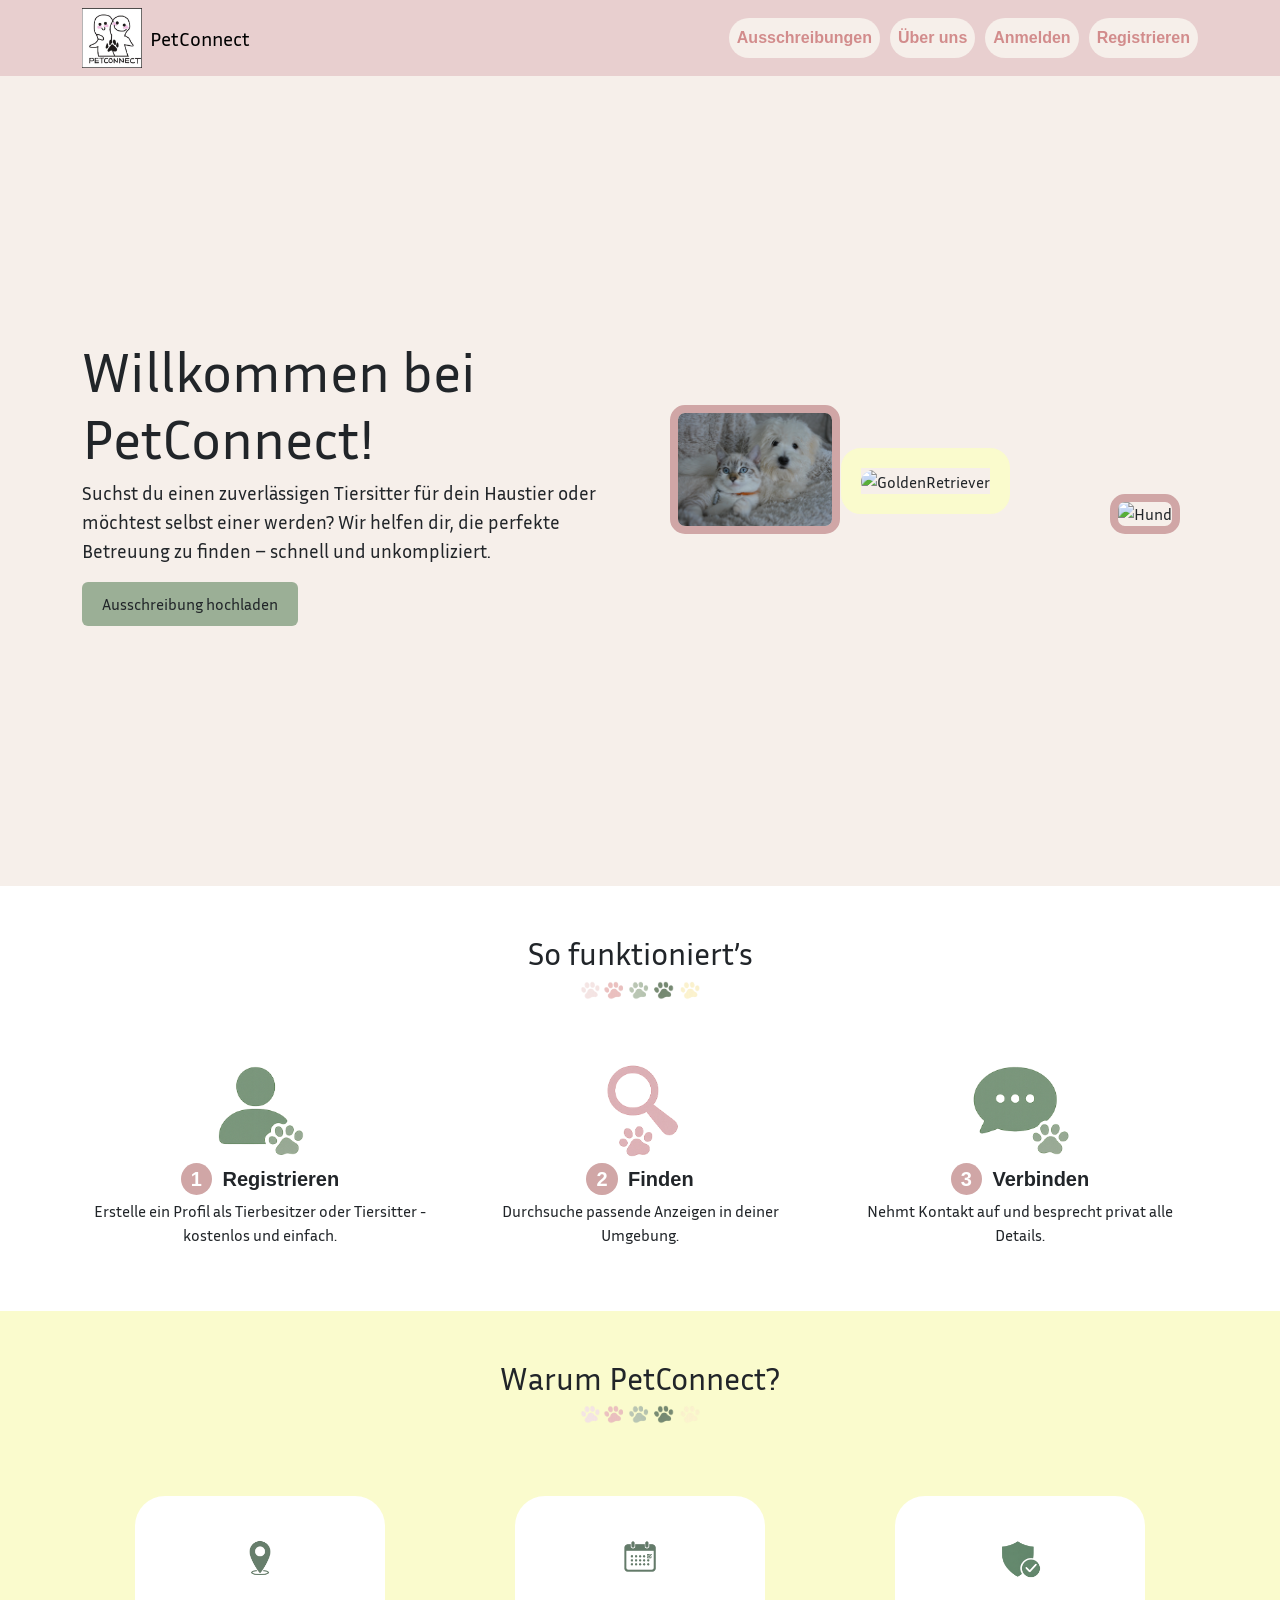
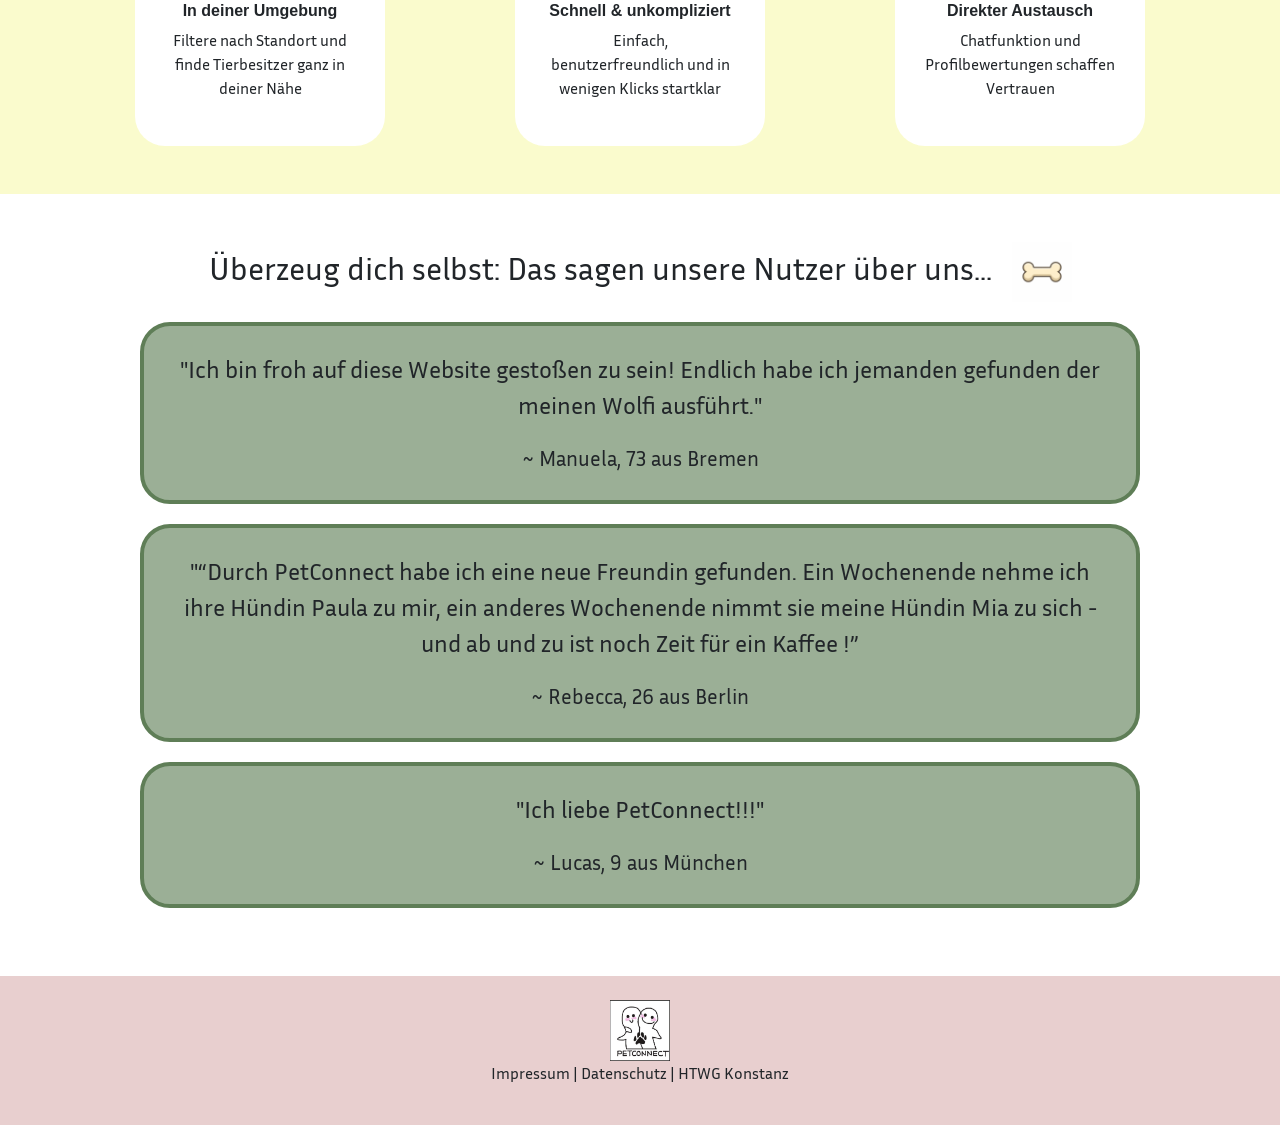
==== commit 79df6bf0: "Fertig" ====
--- a/public/index.html
+++ b/public/index.html
@@ -13,59 +13,43 @@
 <body>
 
 <!-- NAVBAR START -->
-    <nav class="navbar navbar-expand-lg bg-body-tertiary fixed-top">
-      <img src="ImagesPetConnect/logo.jpg" width="60" alt="PetConnectLogo"> 
+    <nav class="navbar navbar-expand-lg">
+    <div class="container">
+        <img src="ImagesPetConnect/logo.jpg" width="60" class="me-2" alt="PetConnectLogo"> 
         <a class="navbar-brand" href="#">PetConnect</a>
        
         <button class="navbar-toggler" type="button" data-bs-toggle="offcanvas" data-bs-target="#navbarOffcanvasLg" aria-controls="navbarOffcanvasLg" aria-label="Toggle navigation">
             <span class="navbar-toggler-icon"></span>
         </button>
 
-        <div class="offcanvas offcanvas-end" tabindex="-1" id="navbarOffcanvasLg" aria-labelledby="navbarOffcanvasLgLabel">
+        <div class="offcanvas offcanvas-end" tabindex="-1" id="navbarOffcanvasLg">
             <div class="offcanvas-header">
-                <h5 id="navbarOffcanvasLgLabel">Navigation</h5>
+                <h5 id="navbarOffcanvasLgLabel">PetConnect</h5>
                 <button type="button" class="btn-close" data-bs-dismiss="offcanvas" aria-label="Close"></button>
             </div>
 
-
-            <ul class="navbar-nav ms-auto"> <!-- ms-auto hier fügt die "Right-Aligment" hinzu -->
-                <li class="nav-item">
-                    <a class="nav-link" href="#">Ausschreibungen</a>
-                </li>
-                <li class="nav-item">
-                    <a class="nav-link" href="#">Über uns</a>
-                </li>
-                <li class="nav-item">
-                    <a class="nav-link" href="#">Anmelden</a>
-                </li>
-                <li class="nav-item">
-                    <a class="nav-link" href="#">Registrieren</a>
-                </li>
-            </ul>
+            <!-- ✅ FIX: UL ist jetzt IM offcanvas-body -->
+            <div class="offcanvas-body">
+                <ul class="navbar-nav ms-auto"> <!-- ms-auto hier fügt die "Right-Aligment" hinzu -->
+                    <li class="nav-item">
+                        <a class="nav-link" href="#">Ausschreibungen</a>
+                    </li>
+                    <li class="nav-item">
+                        <a class="nav-link" href="#">Über uns</a>
+                    </li>
+                    <li class="nav-item">
+                        <a class="nav-link" href="#">Anmelden</a>
+                    </li>
+                    <li class="nav-item">
+                        <a class="nav-link" href="#">Registrieren</a>
+                    </li>
+                </ul>
+            </div>
         </div>
     </div>
 </nav>
           
     <!-- NAVBAR END -->
-    
-
-  <div class="top" >
-<header class="header-top py-2">        <!--padding oben + unten (p = padding, y = vertical -->
-    <div class="container d-flex justify-content-between align-items-center">
-     <!--   container	            begrenzt Breite (zentriert Inhalt)
-            d-flex	                macht Flexbox
-            justify-content-between	verteilt links/rechts
-            align-items-center	    vertikal zentriert -->
-        <div class="d-flex align-items-center gap-2">       <!-- gap-2  Abstand zwischen Logo & Text-->
-            <img src="ImagesPetConnect/logo.jpg" width="60" alt="PetConnectLogo">
-            <h5 class="m-0">PetConnect</h5>     <!--m-0 :entfernt Margin (Abstand)-->
-        </div>
-
-        </div> 
-        </div>
-
-    </div>
-</header>
 
 
 <section class="top py-5"> <!--py-5 = Bootstrap (viel Abstand oben/unten)-->
@@ -151,7 +135,7 @@
         <div class="card-box">
           <img src="ImagesPetConnect/Green_location_pin_icon.png" class="icon mb-2" alt="LocationIcon">
           <h6>In deiner Umgebung</h6>
-          <p>Filtere nach Standort und finde Tiersitter ganz in deiner Nähe</p>
+          <p>Filtere nach Standort und finde Tierbesitzer ganz in deiner Nähe</p>
         </div>
       </div>
 
@@ -179,10 +163,10 @@
 <section class="bewertungen py-5 text-center">
   <div class="container">
 
-    <h2>Überzeug dich selbst: Das sagen unsere Nutzer über uns...</h2>
-    <div class="knochenbild">
-    <img src="ImagesPetConnect/knochen.png" alt="Hundeknochen" width="60" alt="Hundeknochen">
-    </div>
+    <div class="bewertung-header">
+  <h2>Überzeug dich selbst: Das sagen unsere Nutzer über uns...</h2>
+  <img src="ImagesPetConnect/knochen.png" class="knochenbild" alt="Hundeknochen">
+</div>
 
     <div class="review">
       <p>"Ich bin froh auf diese Website gestoßen zu sein! Endlich habe ich jemanden gefunden der meinen Wolfi ausführt."</p>
--- a/public/PetConnect.css
+++ b/public/PetConnect.css
@@ -3,27 +3,38 @@
     font-family: 'Inria Sans', sans-serif;
 }
 
-/*TOP HEADER
-.header-top {
-    background-color: #E8CFCF;   ist unter navbar also kann weg
-} */
 
 .top {
     background-color: #F6EFEA;
-}
-
+     min-height: 90vh;
+     align-items: center;
+     display: flex;
+}
+
+h1 {
+    font-size: 3.5rem;
+}
+
+h6{
+    font-weight: bold;
+}
+
+h5{
+    font-weight: bold;
+}
+
+.top p {
+    font-size: 1.2rem;
+}
 
 /* NAVBAR STYLE */
 .navbar {
     background-color: #E8CFCF; 
-    padding-top: 10px; /* Etwas Abstand nach oben */
-    padding-bottom: 10px; /* Etwas Abstand nach unten */
-   
 }
 
 /* Burger-Menü Button */
 .navbar-toggler {
-    border-color: white; 
+    border-color: #9BAF96; /* Setze die Rahmenfarbe des Burger-Menüs */
     background-color: #9BAF96;
 }
 
@@ -33,34 +44,17 @@
     font-weight: bold; /* Mach den Text fett */
 }
 
-/* Hover-Effekt für Navbar Links */
-.navbar-nav .nav-link:hover {
-    color: #5F7E57; /* Setze die Farbe beim Hover */
-    border-radius: 20px;
-    background-color: #FAFBCD
-
-}
-.nav-item {
-    background-color: #F6EFEA;
-    border-radius: 20px;
-
-}
-
-
-/* Offcanvas Styling */
-.offcanvas-body .navbar-nav .nav-link {
-    font-size: 1.2rem; /* Schriftgröße für Links im Offcanvas */
-    padding: 10px 20px; /* Abstand um die Links */
-    color: #D28C8C; /* Textfarbe */
-    background-color: #E8CFCF;
-   /* margin-left: 100px;  /*navigations buttons sind auseinander*/
-    border-radius: 20px;
-   
-}
 
 .offcanvas-header {
     background-color: #E8CFCF;
 } 
+
+.offcanvas-body {
+    display: flex;
+    justify-content: flex-start; /* oben */
+    align-items: flex-start;     /* links */
+}
+
 
 
 /* BUTTON */ 
@@ -97,6 +91,11 @@
 
 /* DESKTOP ab 992px Breite*/
 @media (min-width: 992px) {
+    .nav-item {
+    background-color: #F6EFEA;
+    border-radius: 20px;
+    margin-left: 10px;
+}
     .image-small-left {
         bottom: -20px;
         left: 30px;
@@ -114,10 +113,29 @@
     .image-small-right img {
         width: 120px;
     }
+   .bewertung-header {
+    display: flex;
+    justify-content: center;   /* mittig */
+    align-items: center;
+    gap: 20px;                 /* Abstand zwischen Text & Knochen */
+  }
+
+  .knochenbild {
+    width: 60px;
+    height: auto;
+  }
 }
 
 /* MOBILE kleiner als 992px */
 @media (max-width: 991px) {
+    .nav-item {
+    background: none;
+    margin-left: 0;
+}
+.offcanvas .navbar-nav {
+    margin: 0;
+    width: 100%;
+}
     .image-small-left,
     .image-small-right {
         position: static;
@@ -129,7 +147,16 @@
     .image-small-right img {
         width: 120px;
     }
-
+     .knochenbild {
+      margin-top: 10px;
+        margin-bottom: 10px; /* Etwas Abstand unter dem Bild */
+        display: block;
+        width: 60px; /* Optional: Bildgröße anpassen */
+        margin-left: auto;
+        margin-right: auto;
+        position: static;
+        display: inline-block;
+     }
 }
 
 /* FUNKTION */
@@ -163,6 +190,8 @@
 }
 
 /* BEWERTUNGEN */
+
+
 .bewertungen {
     background-color: white;
 }
@@ -177,31 +206,7 @@
     border: 4px solid #5F7E57;
 }
 
-.knochenbild {
-    width: 20px;
-    position:absolute;
-    right:0;
-    left: 1040px;;
-    height: auto; 
-    margin-top: -55px;
-    display: flex; 
-    justify-content: center;
-    
-}
-
-/* MOBILE kleiner als 992px */
-@media (max-width: 991px) { /* Auf mobilen Geräten */
-.knochenbild {
-        margin-top: 10px;
-        margin-bottom: 10px;  /*Etwas Abstand unter dem Bild */
-        display: block;
-        width: 60px; /* Optional: Bildgröße anpassen */
-        margin-left: auto;
-        margin-right: auto;
-        position: static;
-        display: inline-block;
-    }
-} 
+
 
 
 /* FOOTER */
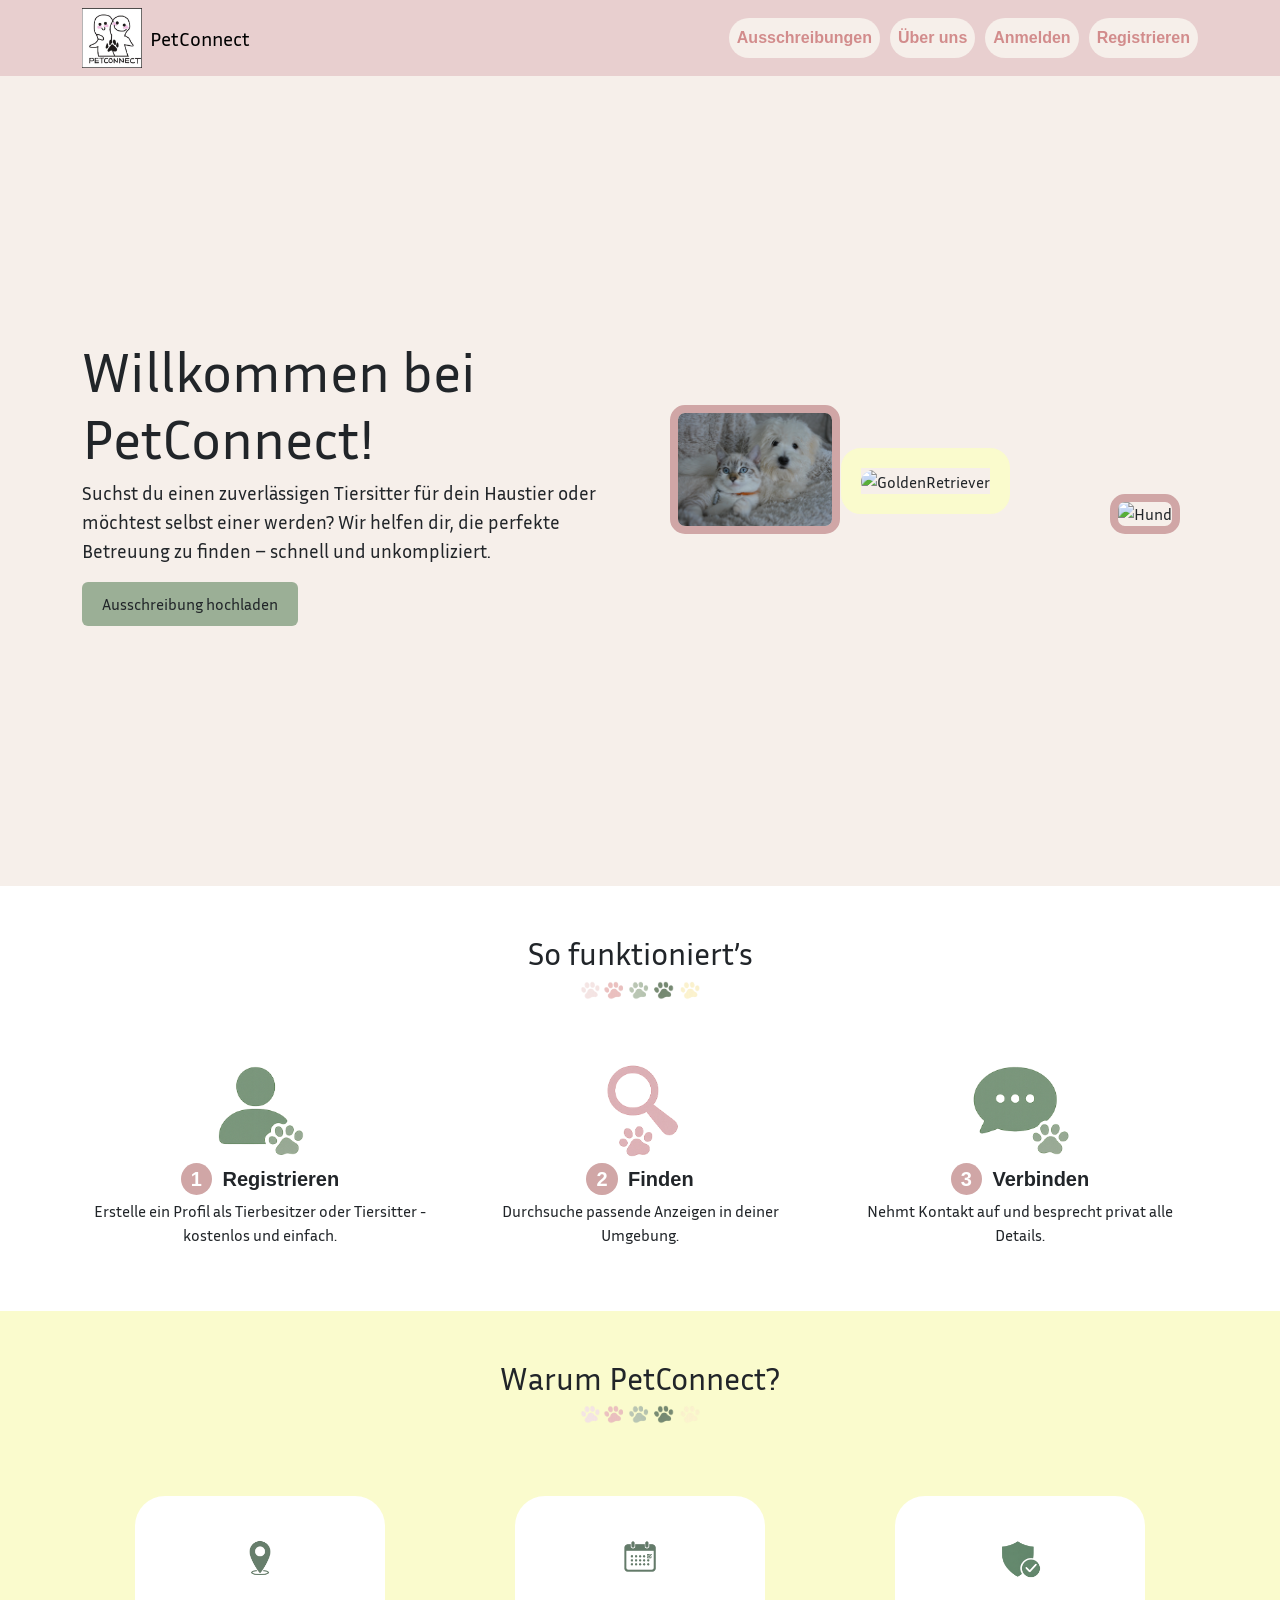
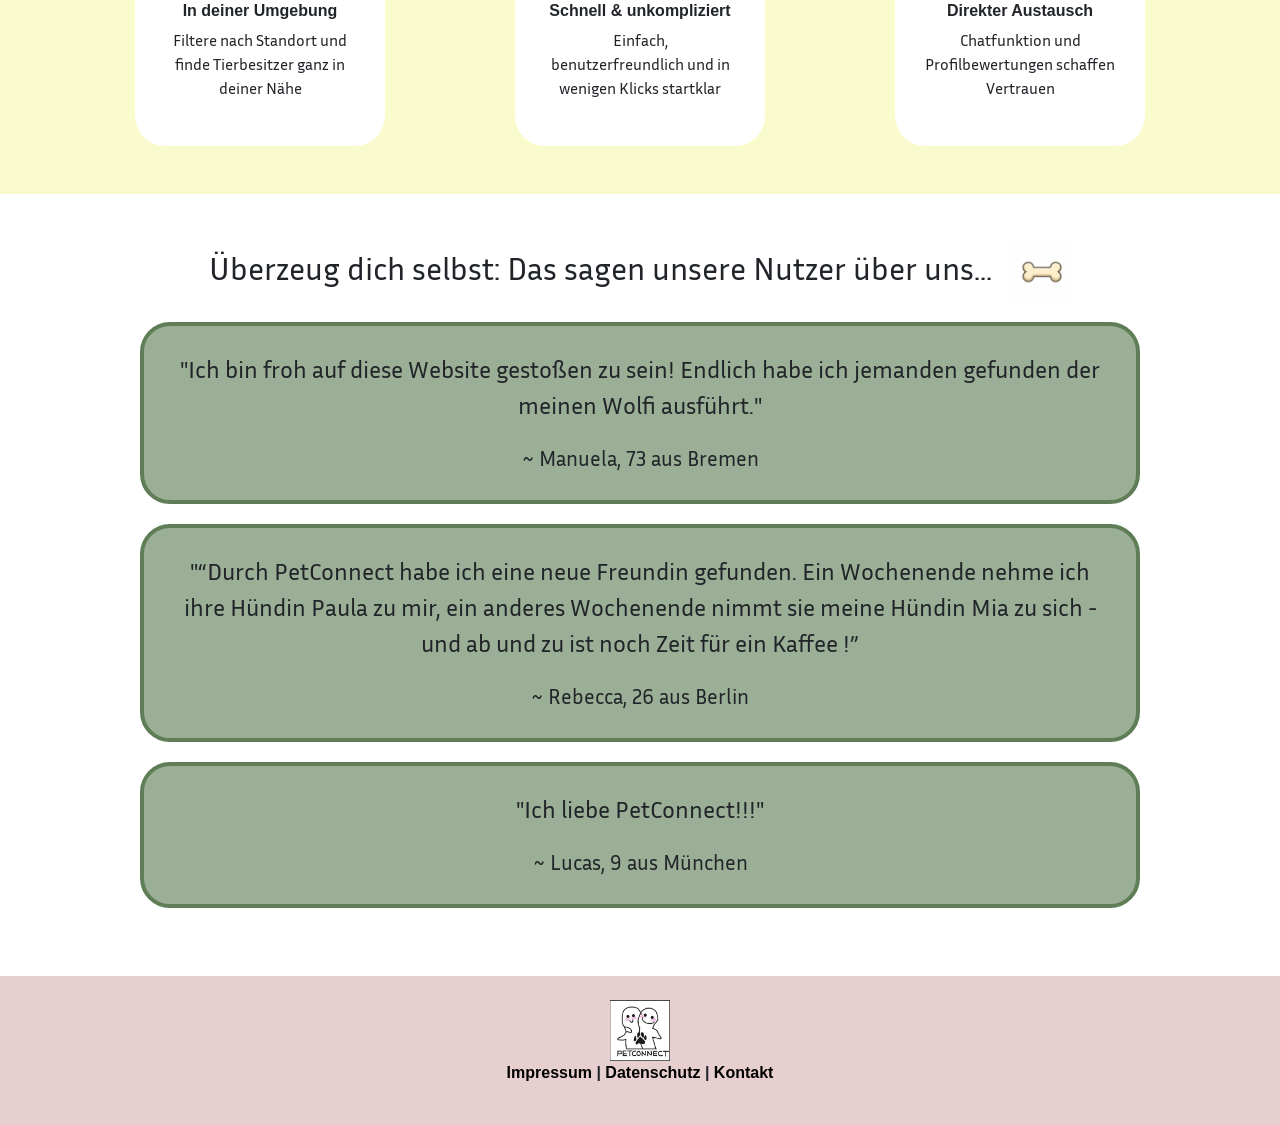
==== commit 9a9aab2c: "Footer" ====
--- a/public/index.html
+++ b/public/index.html
@@ -191,7 +191,9 @@
 
 <footer class="footer py-4 text-center">
     <img src="ImagesPetConnect/logo.jpg" width="60" alt="PetConnectLogo">
-    <p>Impressum | Datenschutz | HTWG Konstanz</p>
+    <p><a href="#">Impressum</a> | 
+      <a href="#">Datenschutz</a> | 
+      <a href="#">Kontakt</a></p>
 </footer>
 
 
--- a/public/PetConnect.css
+++ b/public/PetConnect.css
@@ -207,9 +207,17 @@
 }
 
 
-
-
 /* FOOTER */
 .footer {
     background-color: #E8CFCF;
+    font-weight: bold;
+}
+
+.footer a {
+    color: black;            
+    text-decoration: none;     
+}
+
+.footer a:hover {
+    text-decoration: underline; 
 }
